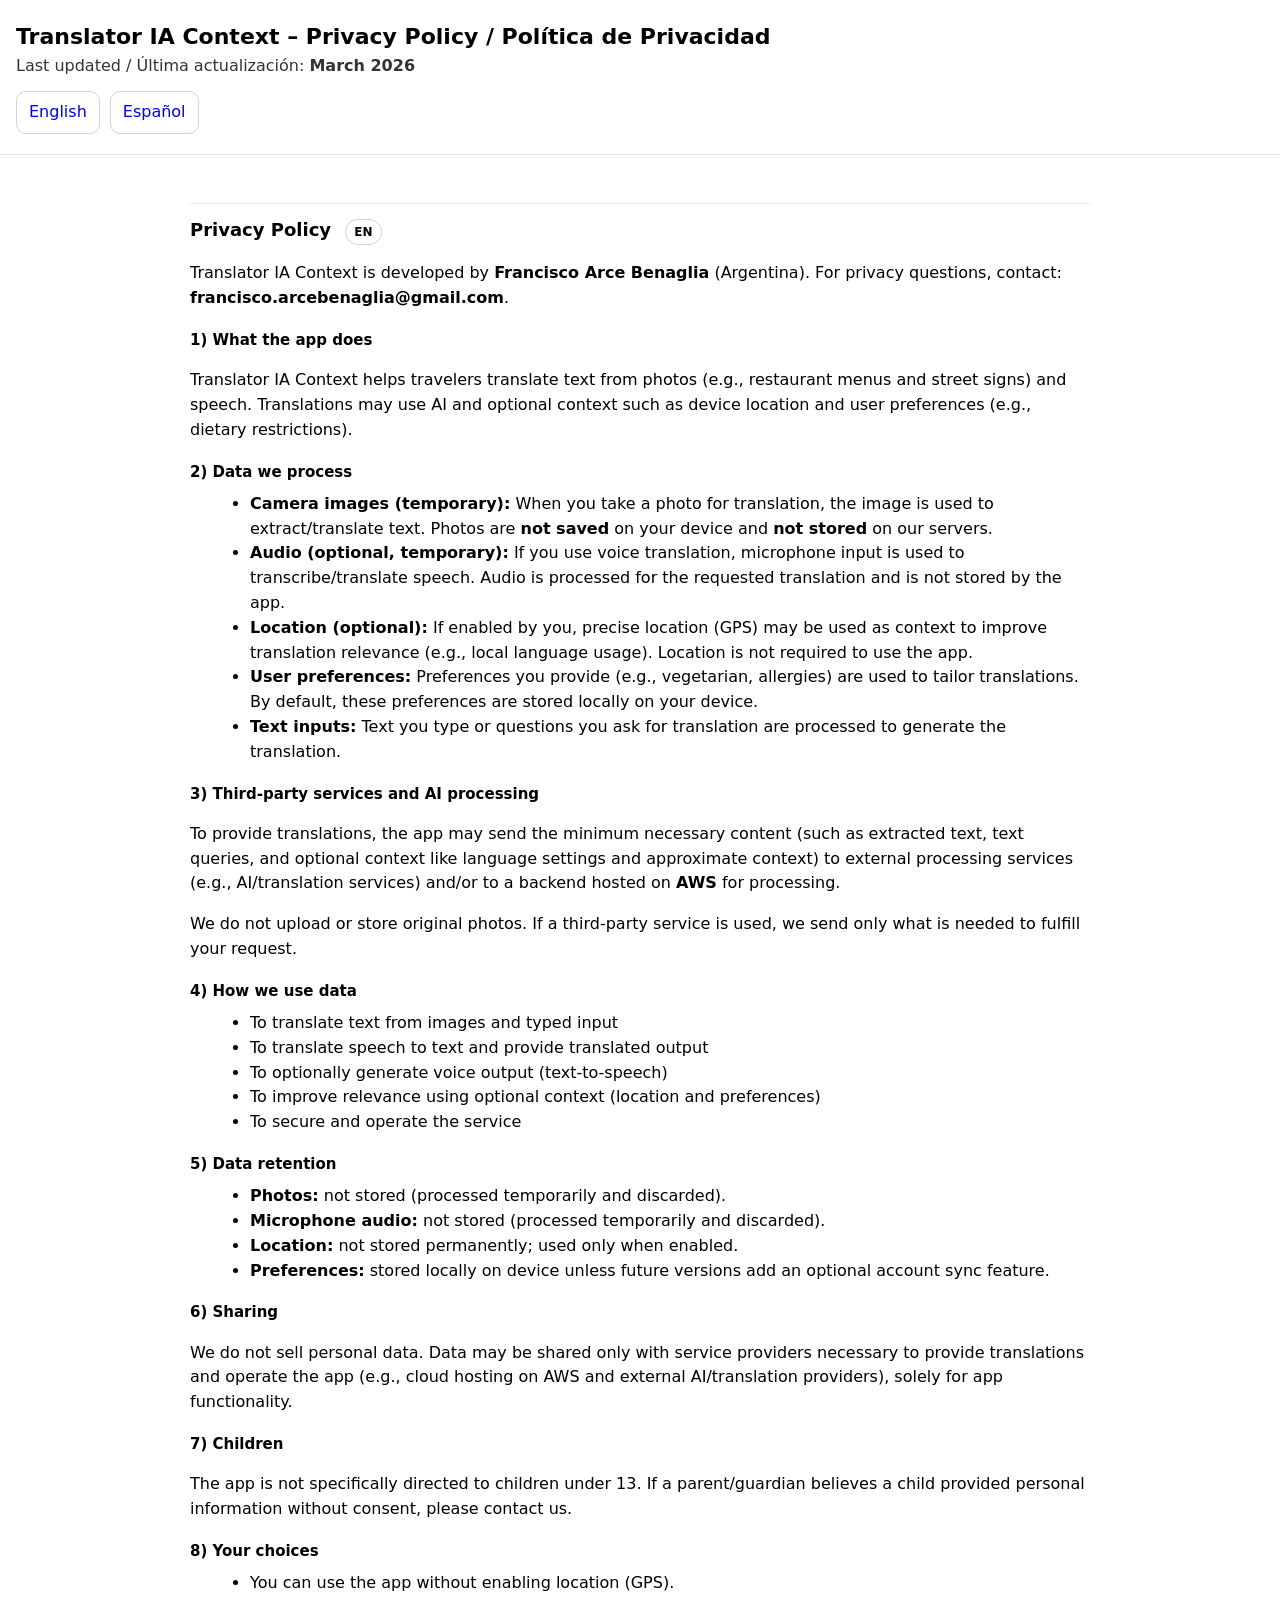
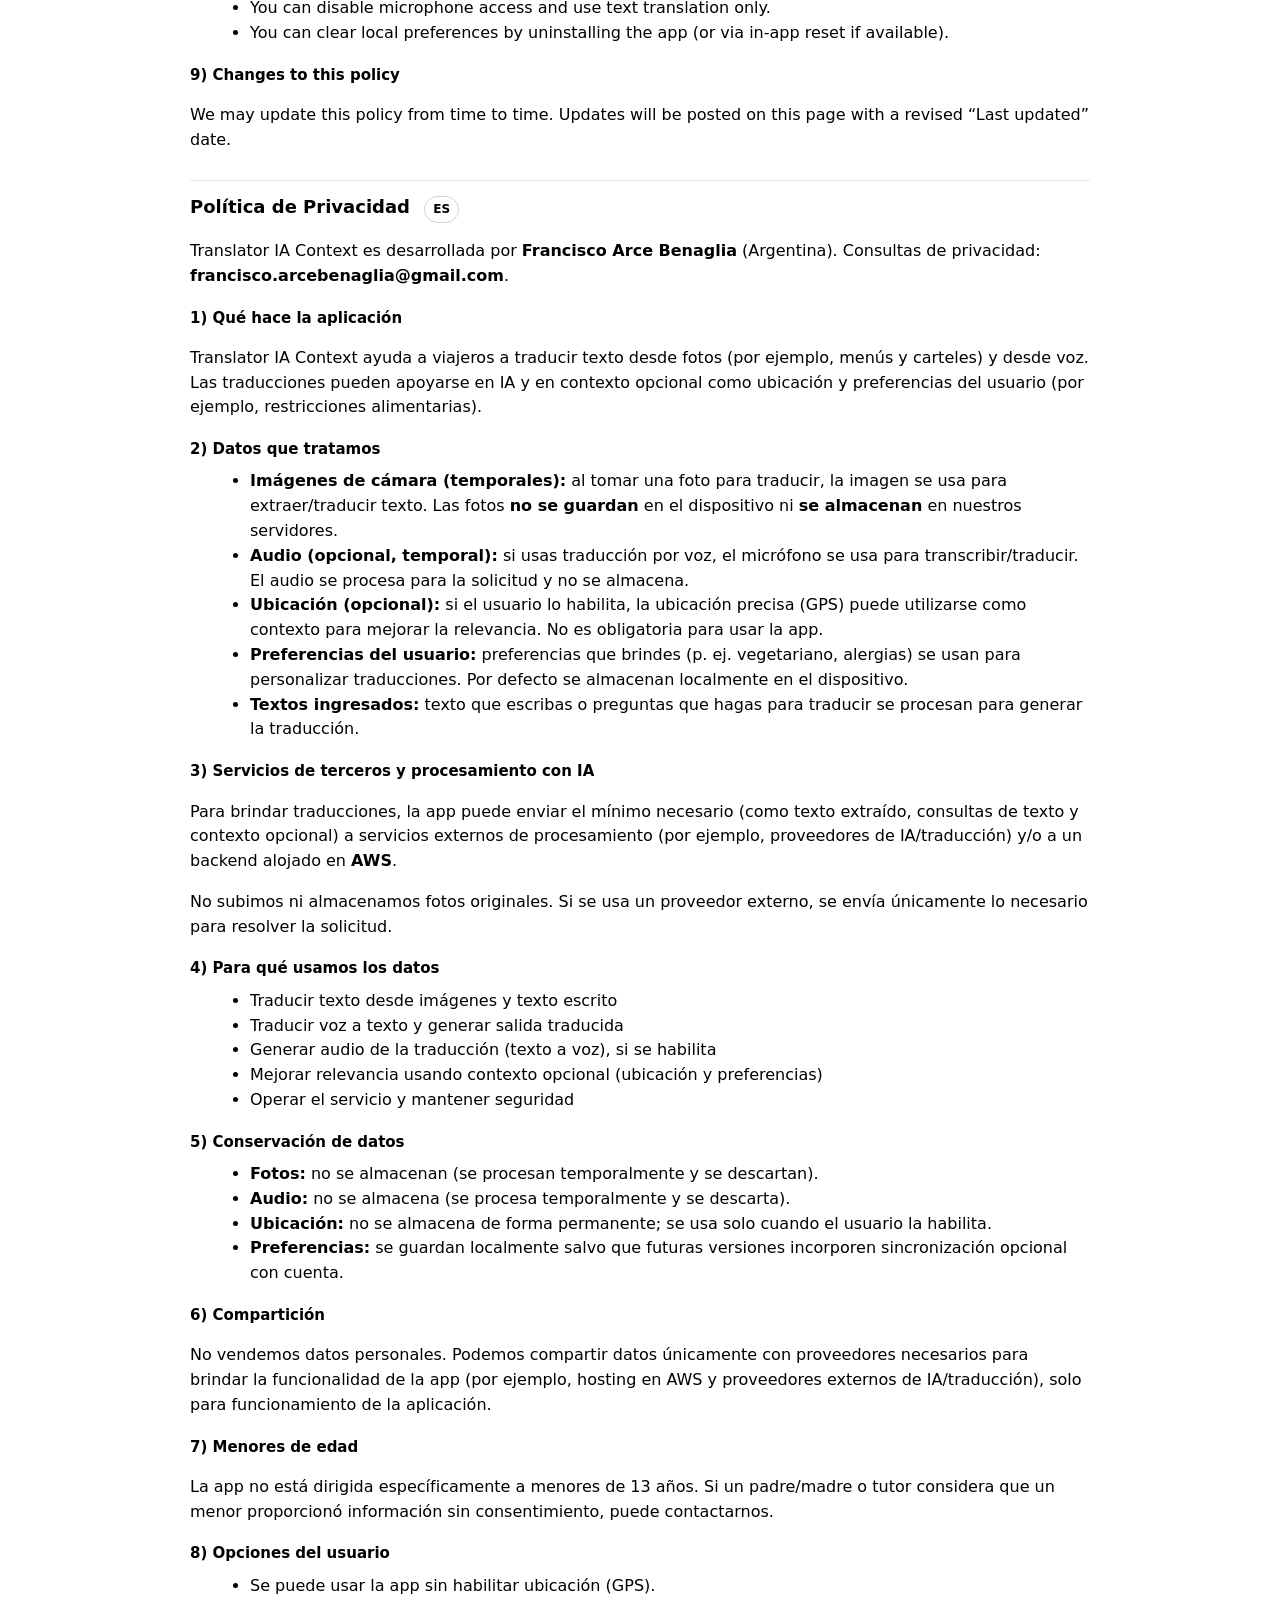
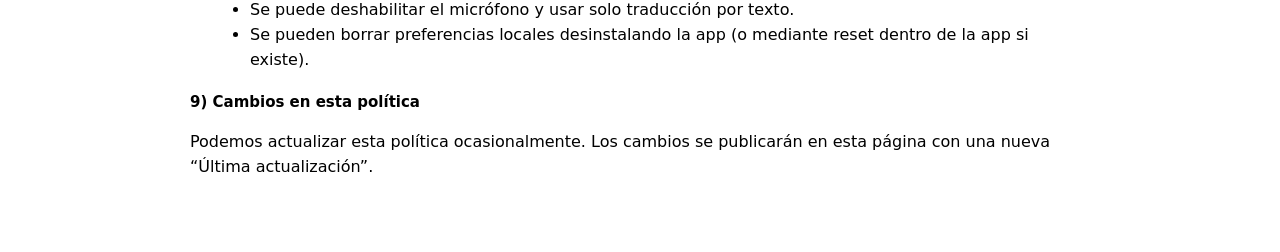
==== index.html @ 241515c7 "Add files via upload" ====
<!doctype html>
<html lang="en">
<head>
  <meta charset="utf-8" />
  <meta name="viewport" content="width=device-width, initial-scale=1" />
  <title>Translator IA Context – Privacy Policy / Política de Privacidad</title>
  <meta name="robots" content="index,follow" />
  <style>
    :root { color-scheme: light dark; }
    body { font-family: system-ui, -apple-system, Segoe UI, Roboto, Arial, sans-serif; line-height: 1.55; margin: 0; }
    header { padding: 20px 16px; border-bottom: 1px solid rgba(127,127,127,.25); }
    main { max-width: 900px; margin: 0 auto; padding: 20px 16px 56px; }
    nav { display: flex; gap: 10px; flex-wrap: wrap; margin-top: 12px; }
    a.button { display: inline-block; padding: 8px 12px; border: 1px solid rgba(127,127,127,.35); border-radius: 10px; text-decoration: none; }
    section { margin-top: 28px; padding-top: 12px; border-top: 1px solid rgba(127,127,127,.18); }
    h1 { margin: 0; font-size: 22px; }
    h2 { margin: 0 0 10px; font-size: 18px; }
    h3 { margin: 18px 0 8px; font-size: 15px; }
    .muted { opacity: .8; }
    ul { margin: 8px 0 12px 20px; }
    footer { border-top: 1px solid rgba(127,127,127,.25); padding: 18px 16px; }
    .langtag { font-size: 12px; padding: 3px 8px; border: 1px solid rgba(127,127,127,.35); border-radius: 999px; display: inline-block; margin-left: 8px; }
  </style>
</head>

<body>
  <header>
    <h1>Translator IA Context – Privacy Policy / Política de Privacidad</h1>
    <div class="muted">Last updated / Última actualización: <strong>March 2026</strong></div>
    <nav>
      <a class="button" href="#en">English</a>
      <a class="button" href="#es">Español</a>
    </nav>
  </header>

  <main>
    <!-- ENGLISH -->
    <section id="en" lang="en">
      <h2>Privacy Policy <span class="langtag">EN</span></h2>

      <p>
        Translator IA Context is developed by <strong>Francisco Arce Benaglia</strong> (Argentina).
        For privacy questions, contact: <strong>francisco.arcebenaglia@gmail.com</strong>.
      </p>

      <h3>1) What the app does</h3>
      <p>
        Translator IA Context helps travelers translate text from photos (e.g., restaurant menus and street signs) and speech.
        Translations may use AI and optional context such as device location and user preferences (e.g., dietary restrictions).
      </p>

      <h3>2) Data we process</h3>
      <ul>
        <li><strong>Camera images (temporary):</strong> When you take a photo for translation, the image is used to extract/translate text. Photos are <strong>not saved</strong> on your device and <strong>not stored</strong> on our servers.</li>
        <li><strong>Audio (optional, temporary):</strong> If you use voice translation, microphone input is used to transcribe/translate speech. Audio is processed for the requested translation and is not stored by the app.</li>
        <li><strong>Location (optional):</strong> If enabled by you, precise location (GPS) may be used as context to improve translation relevance (e.g., local language usage). Location is not required to use the app.</li>
        <li><strong>User preferences:</strong> Preferences you provide (e.g., vegetarian, allergies) are used to tailor translations. By default, these preferences are stored locally on your device.</li>
        <li><strong>Text inputs:</strong> Text you type or questions you ask for translation are processed to generate the translation.</li>
      </ul>

      <h3>3) Third-party services and AI processing</h3>
      <p>
        To provide translations, the app may send the minimum necessary content (such as extracted text, text queries,
        and optional context like language settings and approximate context) to external processing services (e.g., AI/translation services)
        and/or to a backend hosted on <strong>AWS</strong> for processing.
      </p>
      <p>
        We do not upload or store original photos. If a third-party service is used, we send only what is needed to fulfill your request.
      </p>

      <h3>4) How we use data</h3>
      <ul>
        <li>To translate text from images and typed input</li>
        <li>To translate speech to text and provide translated output</li>
        <li>To optionally generate voice output (text-to-speech)</li>
        <li>To improve relevance using optional context (location and preferences)</li>
        <li>To secure and operate the service</li>
      </ul>

      <h3>5) Data retention</h3>
      <ul>
        <li><strong>Photos:</strong> not stored (processed temporarily and discarded).</li>
        <li><strong>Microphone audio:</strong> not stored (processed temporarily and discarded).</li>
        <li><strong>Location:</strong> not stored permanently; used only when enabled.</li>
        <li><strong>Preferences:</strong> stored locally on device unless future versions add an optional account sync feature.</li>
      </ul>

      <h3>6) Sharing</h3>
      <p>
        We do not sell personal data. Data may be shared only with service providers necessary to provide translations and operate the app
        (e.g., cloud hosting on AWS and external AI/translation providers), solely for app functionality.
      </p>

      <h3>7) Children</h3>
      <p>
        The app is not specifically directed to children under 13. If a parent/guardian believes a child provided personal information without consent,
        please contact us.
      </p>

      <h3>8) Your choices</h3>
      <ul>
        <li>You can use the app without enabling location (GPS).</li>
        <li>You can disable microphone access and use text translation only.</li>
        <li>You can clear local preferences by uninstalling the app (or via in-app reset if available).</li>
      </ul>

      <h3>9) Changes to this policy</h3>
      <p>
        We may update this policy from time to time. Updates will be posted on this page with a revised “Last updated” date.
      </p>
    </section>

    <!-- SPANISH -->
    <section id="es" lang="es">
      <h2>Política de Privacidad <span class="langtag">ES</span></h2>

      <p>
        Translator IA Context es desarrollada por <strong>Francisco Arce Benaglia</strong> (Argentina).
        Consultas de privacidad: <strong>francisco.arcebenaglia@gmail.com</strong>.
      </p>

      <h3>1) Qué hace la aplicación</h3>
      <p>
        Translator IA Context ayuda a viajeros a traducir texto desde fotos (por ejemplo, menús y carteles) y desde voz.
        Las traducciones pueden apoyarse en IA y en contexto opcional como ubicación y preferencias del usuario (por ejemplo, restricciones alimentarias).
      </p>

      <h3>2) Datos que tratamos</h3>
      <ul>
        <li><strong>Imágenes de cámara (temporales):</strong> al tomar una foto para traducir, la imagen se usa para extraer/traducir texto. Las fotos <strong>no se guardan</strong> en el dispositivo ni <strong>se almacenan</strong> en nuestros servidores.</li>
        <li><strong>Audio (opcional, temporal):</strong> si usas traducción por voz, el micrófono se usa para transcribir/traducir. El audio se procesa para la solicitud y no se almacena.</li>
        <li><strong>Ubicación (opcional):</strong> si el usuario lo habilita, la ubicación precisa (GPS) puede utilizarse como contexto para mejorar la relevancia. No es obligatoria para usar la app.</li>
        <li><strong>Preferencias del usuario:</strong> preferencias que brindes (p. ej. vegetariano, alergias) se usan para personalizar traducciones. Por defecto se almacenan localmente en el dispositivo.</li>
        <li><strong>Textos ingresados:</strong> texto que escribas o preguntas que hagas para traducir se procesan para generar la traducción.</li>
      </ul>

      <h3>3) Servicios de terceros y procesamiento con IA</h3>
      <p>
        Para brindar traducciones, la app puede enviar el mínimo necesario (como texto extraído, consultas de texto y contexto opcional)
        a servicios externos de procesamiento (por ejemplo, proveedores de IA/traducción) y/o a un backend alojado en <strong>AWS</strong>.
      </p>
      <p>
        No subimos ni almacenamos fotos originales. Si se usa un proveedor externo, se envía únicamente lo necesario para resolver la solicitud.
      </p>

      <h3>4) Para qué usamos los datos</h3>
      <ul>
        <li>Traducir texto desde imágenes y texto escrito</li>
        <li>Traducir voz a texto y generar salida traducida</li>
        <li>Generar audio de la traducción (texto a voz), si se habilita</li>
        <li>Mejorar relevancia usando contexto opcional (ubicación y preferencias)</li>
        <li>Operar el servicio y mantener seguridad</li>
      </ul>

      <h3>5) Conservación de datos</h3>
      <ul>
        <li><strong>Fotos:</strong> no se almacenan (se procesan temporalmente y se descartan).</li>
        <li><strong>Audio:</strong> no se almacena (se procesa temporalmente y se descarta).</li>
        <li><strong>Ubicación:</strong> no se almacena de forma permanente; se usa solo cuando el usuario la habilita.</li>
        <li><strong>Preferencias:</strong> se guardan localmente salvo que futuras versiones incorporen sincronización opcional con cuenta.</li>
      </ul>

      <h3>6) Compartición</h3>
      <p>
        No vendemos datos personales. Podemos compartir datos únicamente con proveedores necesarios para brindar la funcionalidad de la app
        (por ejemplo, hosting en AWS y proveedores externos de IA/traducción), solo para funcionamiento de la aplicación.
      </p>

      <h3>7) Menores de edad</h3>
      <p>
        La app no está dirigida específicamente a menores de 13 años. Si un padre/madre o tutor considera que un menor proporcionó información sin consentimiento,
        puede contactarnos.
      </p>

      <h3>8) Opciones del usuario</h3>
      <ul>
        <li>Se puede usar la app sin habilitar ubicación (GPS).</li>
        <li>Se puede deshabilitar el micrófono y usar solo traducción por texto.</li>
        <li>Se pueden borrar preferencias locales desinstalando la app (o mediante reset dentro de la app si existe).</li>
      </ul>

      <h3>9) Cambios en esta política</h3>
      <p>
        Podemos actualizar esta política ocasionalmente. Los cambios se publicarán en esta página con una nueva “Última actualización”.
      </p>
    </section>
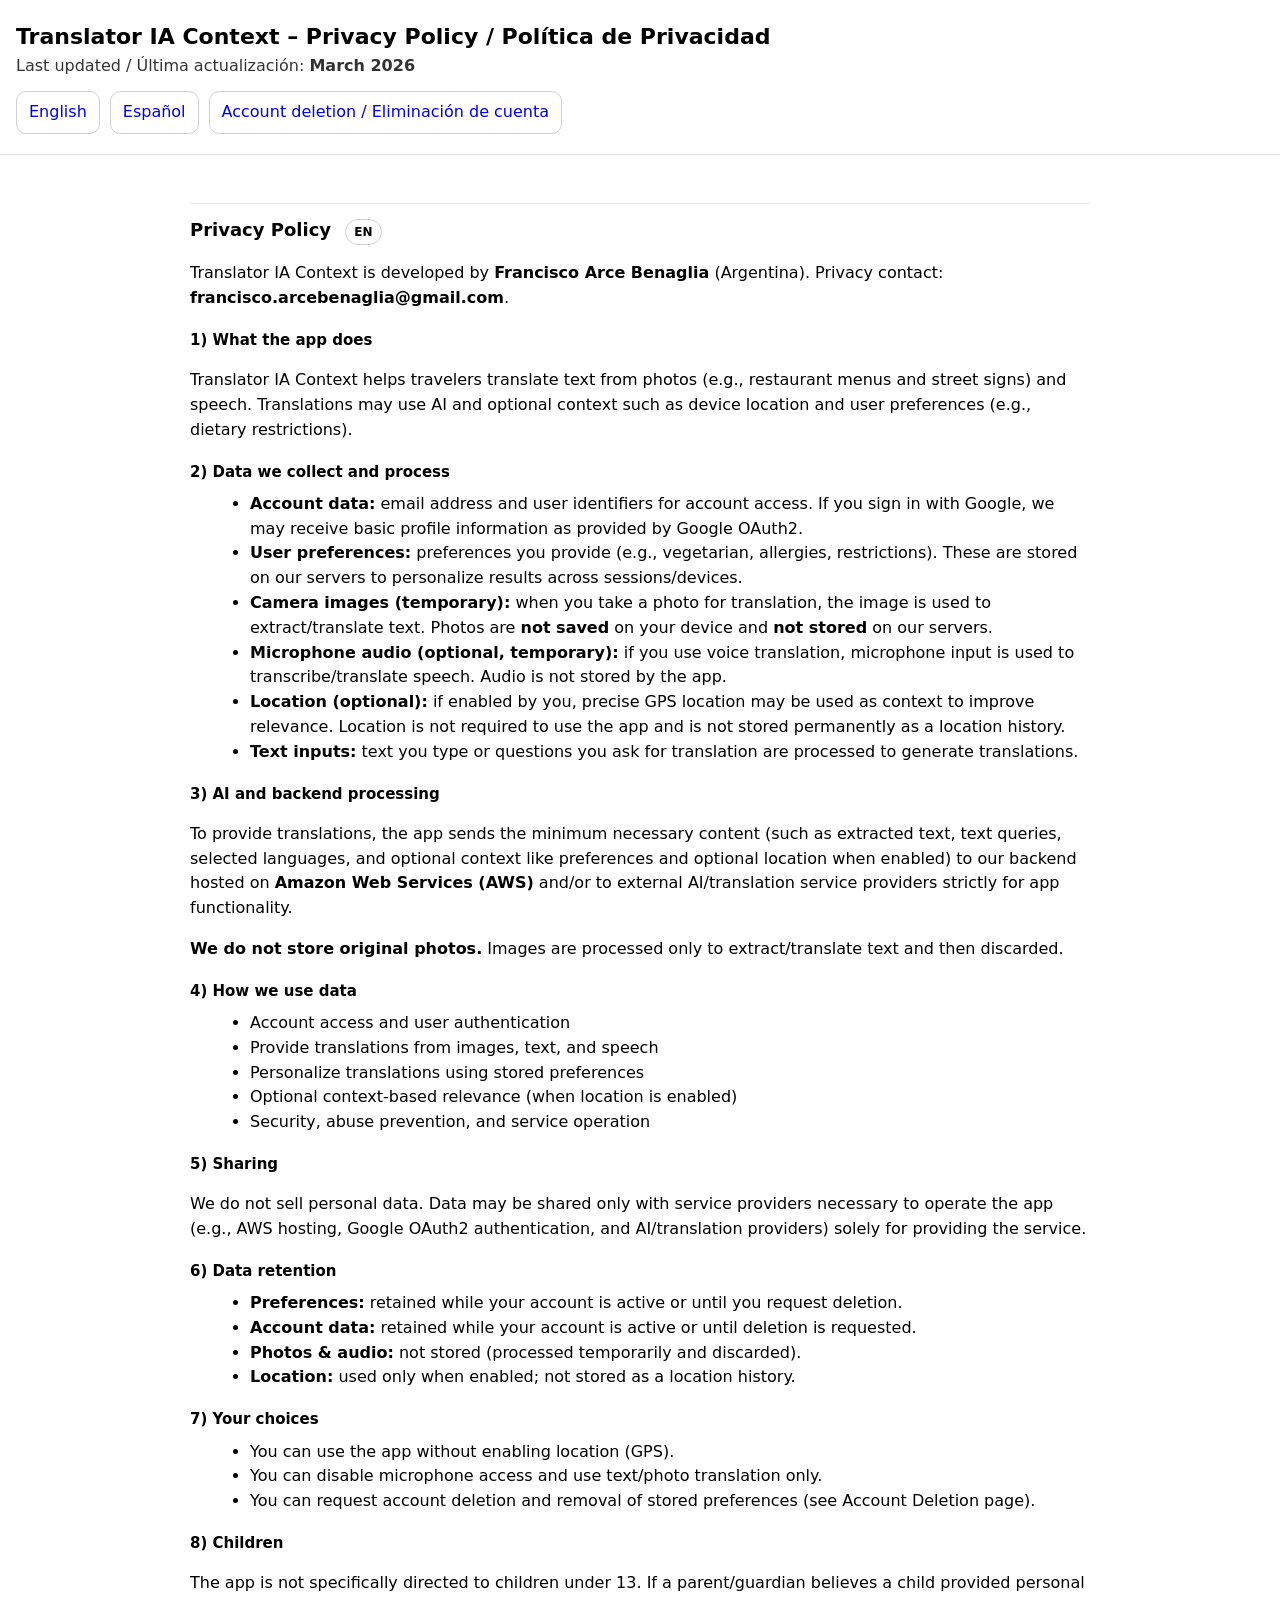
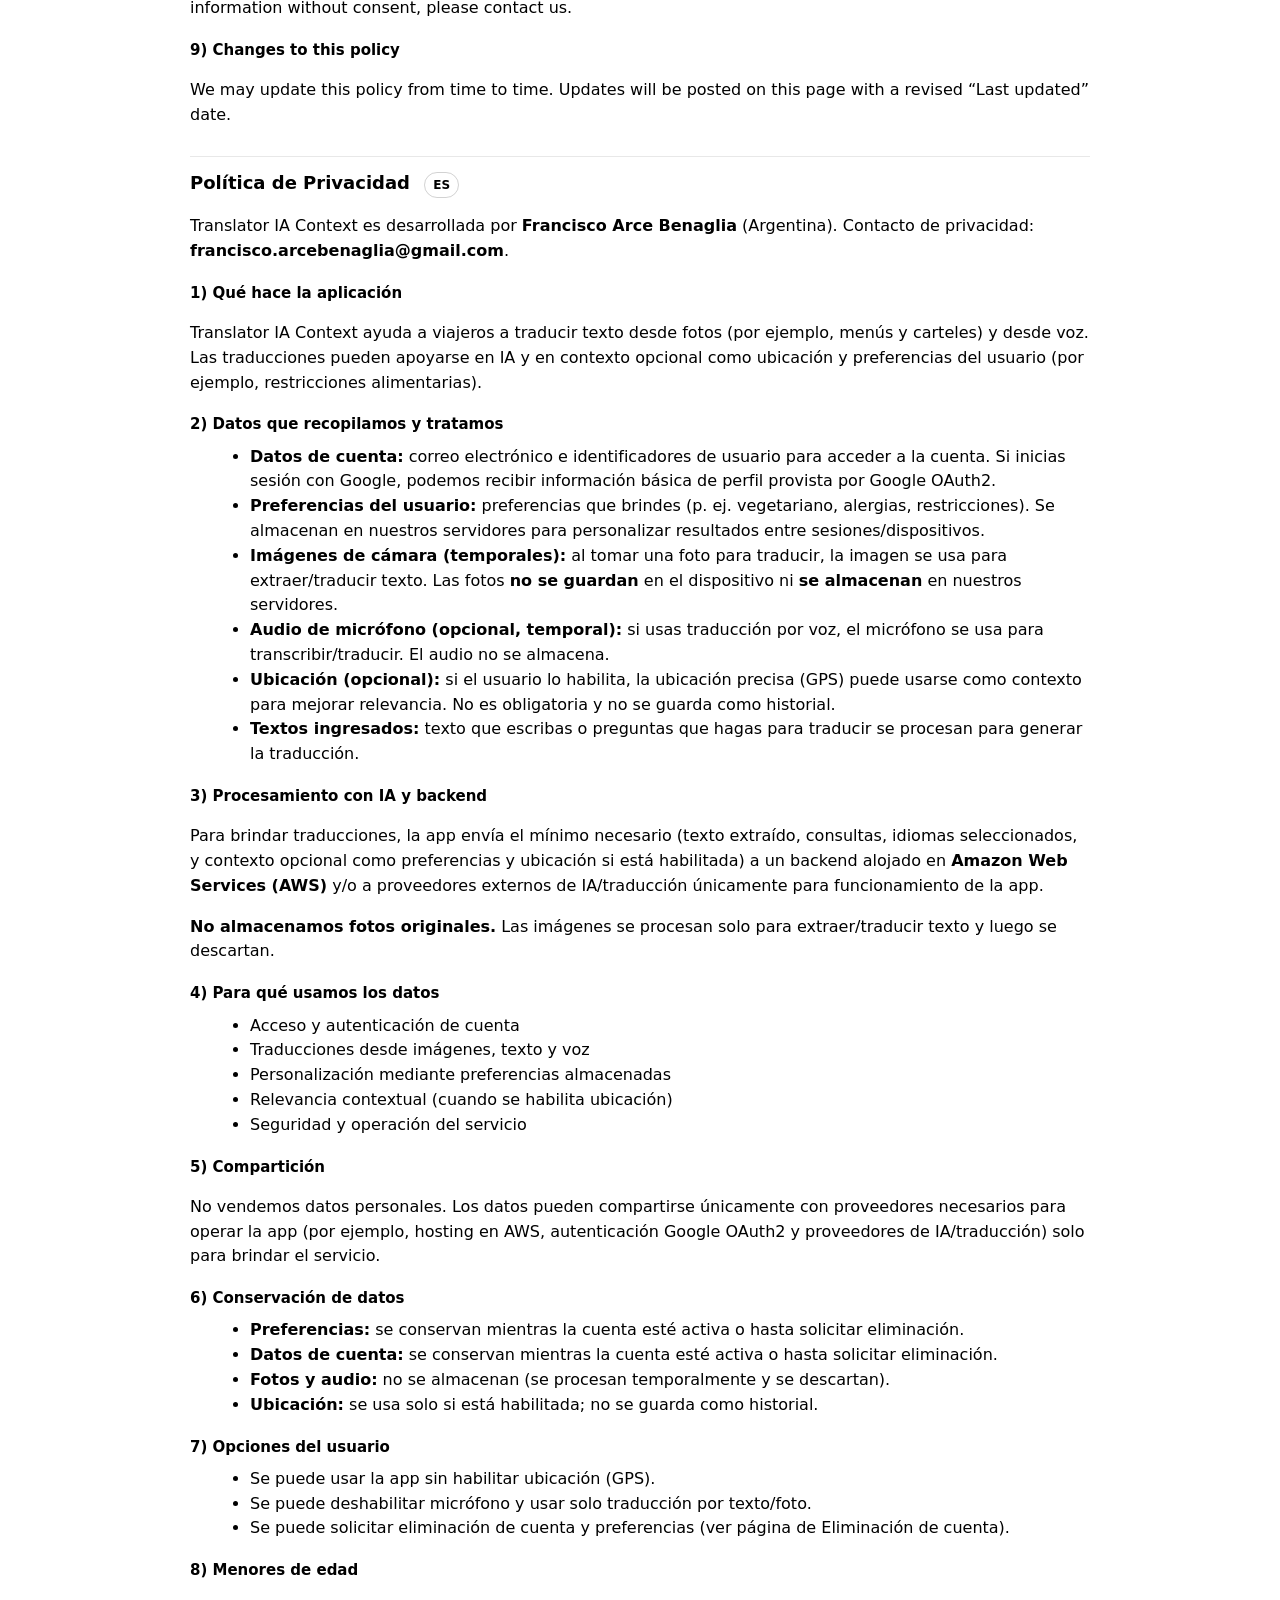
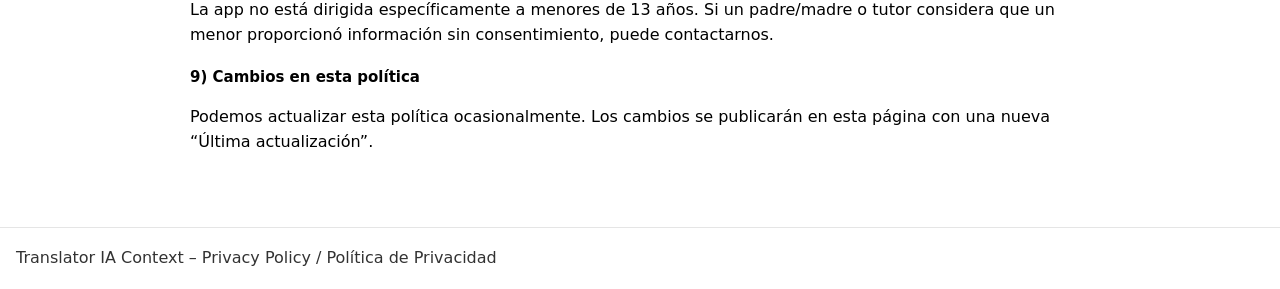
==== commit 625497cb: "Update privacy policy and add account deletion link Added account deletion link and updated privacy " ====
--- a/index.html
+++ b/index.html
@@ -24,163 +24,174 @@
 </head>
 
 <body>
-  <header>
-    <h1>Translator IA Context – Privacy Policy / Política de Privacidad</h1>
-    <div class="muted">Last updated / Última actualización: <strong>March 2026</strong></div>
-    <nav>
-      <a class="button" href="#en">English</a>
-      <a class="button" href="#es">Español</a>
-    </nav>
-  </header>
+<header>
+  <h1>Translator IA Context – Privacy Policy / Política de Privacidad</h1>
+  <div class="muted">Last updated / Última actualización: <strong>March 2026</strong></div>
+  <nav>
+    <a class="button" href="#en">English</a>
+    <a class="button" href="#es">Español</a>
+    <a class="button" href="./account-deletion.html">Account deletion / Eliminación de cuenta</a>
+  </nav>
+</header>
 
-  <main>
-    <!-- ENGLISH -->
-    <section id="en" lang="en">
-      <h2>Privacy Policy <span class="langtag">EN</span></h2>
+<main>
+  <!-- ENGLISH -->
+  <section id="en" lang="en">
+    <h2>Privacy Policy <span class="langtag">EN</span></h2>
 
-      <p>
-        Translator IA Context is developed by <strong>Francisco Arce Benaglia</strong> (Argentina).
-        For privacy questions, contact: <strong>francisco.arcebenaglia@gmail.com</strong>.
-      </p>
+    <p>
+      Translator IA Context is developed by <strong>Francisco Arce Benaglia</strong> (Argentina).
+      Privacy contact: <strong>francisco.arcebenaglia@gmail.com</strong>.
+    </p>
 
-      <h3>1) What the app does</h3>
-      <p>
-        Translator IA Context helps travelers translate text from photos (e.g., restaurant menus and street signs) and speech.
-        Translations may use AI and optional context such as device location and user preferences (e.g., dietary restrictions).
-      </p>
+    <h3>1) What the app does</h3>
+    <p>
+      Translator IA Context helps travelers translate text from photos (e.g., restaurant menus and street signs) and speech.
+      Translations may use AI and optional context such as device location and user preferences (e.g., dietary restrictions).
+    </p>
 
-      <h3>2) Data we process</h3>
-      <ul>
-        <li><strong>Camera images (temporary):</strong> When you take a photo for translation, the image is used to extract/translate text. Photos are <strong>not saved</strong> on your device and <strong>not stored</strong> on our servers.</li>
-        <li><strong>Audio (optional, temporary):</strong> If you use voice translation, microphone input is used to transcribe/translate speech. Audio is processed for the requested translation and is not stored by the app.</li>
-        <li><strong>Location (optional):</strong> If enabled by you, precise location (GPS) may be used as context to improve translation relevance (e.g., local language usage). Location is not required to use the app.</li>
-        <li><strong>User preferences:</strong> Preferences you provide (e.g., vegetarian, allergies) are used to tailor translations. By default, these preferences are stored locally on your device.</li>
-        <li><strong>Text inputs:</strong> Text you type or questions you ask for translation are processed to generate the translation.</li>
-      </ul>
+    <h3>2) Data we collect and process</h3>
+    <ul>
+      <li><strong>Account data:</strong> email address and user identifiers for account access. If you sign in with Google, we may receive basic profile information as provided by Google OAuth2.</li>
+      <li><strong>User preferences:</strong> preferences you provide (e.g., vegetarian, allergies, restrictions). These are stored on our servers to personalize results across sessions/devices.</li>
+      <li><strong>Camera images (temporary):</strong> when you take a photo for translation, the image is used to extract/translate text. Photos are <strong>not saved</strong> on your device and <strong>not stored</strong> on our servers.</li>
+      <li><strong>Microphone audio (optional, temporary):</strong> if you use voice translation, microphone input is used to transcribe/translate speech. Audio is not stored by the app.</li>
+      <li><strong>Location (optional):</strong> if enabled by you, precise GPS location may be used as context to improve relevance. Location is not required to use the app and is not stored permanently as a location history.</li>
+      <li><strong>Text inputs:</strong> text you type or questions you ask for translation are processed to generate translations.</li>
+    </ul>
 
-      <h3>3) Third-party services and AI processing</h3>
-      <p>
-        To provide translations, the app may send the minimum necessary content (such as extracted text, text queries,
-        and optional context like language settings and approximate context) to external processing services (e.g., AI/translation services)
-        and/or to a backend hosted on <strong>AWS</strong> for processing.
-      </p>
-      <p>
-        We do not upload or store original photos. If a third-party service is used, we send only what is needed to fulfill your request.
-      </p>
+    <h3>3) AI and backend processing</h3>
+    <p>
+      To provide translations, the app sends the minimum necessary content (such as extracted text, text queries, selected languages,
+      and optional context like preferences and optional location when enabled) to our backend hosted on <strong>Amazon Web Services (AWS)</strong>
+      and/or to external AI/translation service providers strictly for app functionality.
+    </p>
+    <p>
+      <strong>We do not store original photos.</strong> Images are processed only to extract/translate text and then discarded.
+    </p>
 
-      <h3>4) How we use data</h3>
-      <ul>
-        <li>To translate text from images and typed input</li>
-        <li>To translate speech to text and provide translated output</li>
-        <li>To optionally generate voice output (text-to-speech)</li>
-        <li>To improve relevance using optional context (location and preferences)</li>
-        <li>To secure and operate the service</li>
-      </ul>
+    <h3>4) How we use data</h3>
+    <ul>
+      <li>Account access and user authentication</li>
+      <li>Provide translations from images, text, and speech</li>
+      <li>Personalize translations using stored preferences</li>
+      <li>Optional context-based relevance (when location is enabled)</li>
+      <li>Security, abuse prevention, and service operation</li>
+    </ul>
 
-      <h3>5) Data retention</h3>
-      <ul>
-        <li><strong>Photos:</strong> not stored (processed temporarily and discarded).</li>
-        <li><strong>Microphone audio:</strong> not stored (processed temporarily and discarded).</li>
-        <li><strong>Location:</strong> not stored permanently; used only when enabled.</li>
-        <li><strong>Preferences:</strong> stored locally on device unless future versions add an optional account sync feature.</li>
-      </ul>
+    <h3>5) Sharing</h3>
+    <p>
+      We do not sell personal data. Data may be shared only with service providers necessary to operate the app
+      (e.g., AWS hosting, Google OAuth2 authentication, and AI/translation providers) solely for providing the service.
+    </p>
 
-      <h3>6) Sharing</h3>
-      <p>
-        We do not sell personal data. Data may be shared only with service providers necessary to provide translations and operate the app
-        (e.g., cloud hosting on AWS and external AI/translation providers), solely for app functionality.
-      </p>
+    <h3>6) Data retention</h3>
+    <ul>
+      <li><strong>Preferences:</strong> retained while your account is active or until you request deletion.</li>
+      <li><strong>Account data:</strong> retained while your account is active or until deletion is requested.</li>
+      <li><strong>Photos & audio:</strong> not stored (processed temporarily and discarded).</li>
+      <li><strong>Location:</strong> used only when enabled; not stored as a location history.</li>
+    </ul>
 
-      <h3>7) Children</h3>
-      <p>
-        The app is not specifically directed to children under 13. If a parent/guardian believes a child provided personal information without consent,
-        please contact us.
-      </p>
+    <h3>7) Your choices</h3>
+    <ul>
+      <li>You can use the app without enabling location (GPS).</li>
+      <li>You can disable microphone access and use text/photo translation only.</li>
+      <li>You can request account deletion and removal of stored preferences (see Account Deletion page).</li>
+    </ul>
 
-      <h3>8) Your choices</h3>
-      <ul>
-        <li>You can use the app without enabling location (GPS).</li>
-        <li>You can disable microphone access and use text translation only.</li>
-        <li>You can clear local preferences by uninstalling the app (or via in-app reset if available).</li>
-      </ul>
+    <h3>8) Children</h3>
+    <p>
+      The app is not specifically directed to children under 13. If a parent/guardian believes a child provided personal information without consent,
+      please contact us.
+    </p>
 
-      <h3>9) Changes to this policy</h3>
-      <p>
-        We may update this policy from time to time. Updates will be posted on this page with a revised “Last updated” date.
-      </p>
-    </section>
+    <h3>9) Changes to this policy</h3>
+    <p>
+      We may update this policy from time to time. Updates will be posted on this page with a revised “Last updated” date.
+    </p>
+  </section>
 
-    <!-- SPANISH -->
-    <section id="es" lang="es">
-      <h2>Política de Privacidad <span class="langtag">ES</span></h2>
+  <!-- SPANISH -->
+  <section id="es" lang="es">
+    <h2>Política de Privacidad <span class="langtag">ES</span></h2>
 
-      <p>
-        Translator IA Context es desarrollada por <strong>Francisco Arce Benaglia</strong> (Argentina).
-        Consultas de privacidad: <strong>francisco.arcebenaglia@gmail.com</strong>.
-      </p>
+    <p>
+      Translator IA Context es desarrollada por <strong>Francisco Arce Benaglia</strong> (Argentina).
+      Contacto de privacidad: <strong>francisco.arcebenaglia@gmail.com</strong>.
+    </p>
 
-      <h3>1) Qué hace la aplicación</h3>
-      <p>
-        Translator IA Context ayuda a viajeros a traducir texto desde fotos (por ejemplo, menús y carteles) y desde voz.
-        Las traducciones pueden apoyarse en IA y en contexto opcional como ubicación y preferencias del usuario (por ejemplo, restricciones alimentarias).
-      </p>
+    <h3>1) Qué hace la aplicación</h3>
+    <p>
+      Translator IA Context ayuda a viajeros a traducir texto desde fotos (por ejemplo, menús y carteles) y desde voz.
+      Las traducciones pueden apoyarse en IA y en contexto opcional como ubicación y preferencias del usuario (por ejemplo, restricciones alimentarias).
+    </p>
 
-      <h3>2) Datos que tratamos</h3>
-      <ul>
-        <li><strong>Imágenes de cámara (temporales):</strong> al tomar una foto para traducir, la imagen se usa para extraer/traducir texto. Las fotos <strong>no se guardan</strong> en el dispositivo ni <strong>se almacenan</strong> en nuestros servidores.</li>
-        <li><strong>Audio (opcional, temporal):</strong> si usas traducción por voz, el micrófono se usa para transcribir/traducir. El audio se procesa para la solicitud y no se almacena.</li>
-        <li><strong>Ubicación (opcional):</strong> si el usuario lo habilita, la ubicación precisa (GPS) puede utilizarse como contexto para mejorar la relevancia. No es obligatoria para usar la app.</li>
-        <li><strong>Preferencias del usuario:</strong> preferencias que brindes (p. ej. vegetariano, alergias) se usan para personalizar traducciones. Por defecto se almacenan localmente en el dispositivo.</li>
-        <li><strong>Textos ingresados:</strong> texto que escribas o preguntas que hagas para traducir se procesan para generar la traducción.</li>
-      </ul>
+    <h3>2) Datos que recopilamos y tratamos</h3>
+    <ul>
+      <li><strong>Datos de cuenta:</strong> correo electrónico e identificadores de usuario para acceder a la cuenta. Si inicias sesión con Google, podemos recibir información básica de perfil provista por Google OAuth2.</li>
+      <li><strong>Preferencias del usuario:</strong> preferencias que brindes (p. ej. vegetariano, alergias, restricciones). Se almacenan en nuestros servidores para personalizar resultados entre sesiones/dispositivos.</li>
+      <li><strong>Imágenes de cámara (temporales):</strong> al tomar una foto para traducir, la imagen se usa para extraer/traducir texto. Las fotos <strong>no se guardan</strong> en el dispositivo ni <strong>se almacenan</strong> en nuestros servidores.</li>
+      <li><strong>Audio de micrófono (opcional, temporal):</strong> si usas traducción por voz, el micrófono se usa para transcribir/traducir. El audio no se almacena.</li>
+      <li><strong>Ubicación (opcional):</strong> si el usuario lo habilita, la ubicación precisa (GPS) puede usarse como contexto para mejorar relevancia. No es obligatoria y no se guarda como historial.</li>
+      <li><strong>Textos ingresados:</strong> texto que escribas o preguntas que hagas para traducir se procesan para generar la traducción.</li>
+    </ul>
 
-      <h3>3) Servicios de terceros y procesamiento con IA</h3>
-      <p>
-        Para brindar traducciones, la app puede enviar el mínimo necesario (como texto extraído, consultas de texto y contexto opcional)
-        a servicios externos de procesamiento (por ejemplo, proveedores de IA/traducción) y/o a un backend alojado en <strong>AWS</strong>.
-      </p>
-      <p>
-        No subimos ni almacenamos fotos originales. Si se usa un proveedor externo, se envía únicamente lo necesario para resolver la solicitud.
-      </p>
+    <h3>3) Procesamiento con IA y backend</h3>
+    <p>
+      Para brindar traducciones, la app envía el mínimo necesario (texto extraído, consultas, idiomas seleccionados,
+      y contexto opcional como preferencias y ubicación si está habilitada) a un backend alojado en <strong>Amazon Web Services (AWS)</strong>
+      y/o a proveedores externos de IA/traducción únicamente para funcionamiento de la app.
+    </p>
+    <p>
+      <strong>No almacenamos fotos originales.</strong> Las imágenes se procesan solo para extraer/traducir texto y luego se descartan.
+    </p>
 
-      <h3>4) Para qué usamos los datos</h3>
-      <ul>
-        <li>Traducir texto desde imágenes y texto escrito</li>
-        <li>Traducir voz a texto y generar salida traducida</li>
-        <li>Generar audio de la traducción (texto a voz), si se habilita</li>
-        <li>Mejorar relevancia usando contexto opcional (ubicación y preferencias)</li>
-        <li>Operar el servicio y mantener seguridad</li>
-      </ul>
+    <h3>4) Para qué usamos los datos</h3>
+    <ul>
+      <li>Acceso y autenticación de cuenta</li>
+      <li>Traducciones desde imágenes, texto y voz</li>
+      <li>Personalización mediante preferencias almacenadas</li>
+      <li>Relevancia contextual (cuando se habilita ubicación)</li>
+      <li>Seguridad y operación del servicio</li>
+    </ul>
 
-      <h3>5) Conservación de datos</h3>
-      <ul>
-        <li><strong>Fotos:</strong> no se almacenan (se procesan temporalmente y se descartan).</li>
-        <li><strong>Audio:</strong> no se almacena (se procesa temporalmente y se descarta).</li>
-        <li><strong>Ubicación:</strong> no se almacena de forma permanente; se usa solo cuando el usuario la habilita.</li>
-        <li><strong>Preferencias:</strong> se guardan localmente salvo que futuras versiones incorporen sincronización opcional con cuenta.</li>
-      </ul>
+    <h3>5) Compartición</h3>
+    <p>
+      No vendemos datos personales. Los datos pueden compartirse únicamente con proveedores necesarios para operar la app
+      (por ejemplo, hosting en AWS, autenticación Google OAuth2 y proveedores de IA/traducción) solo para brindar el servicio.
+    </p>
 
-      <h3>6) Compartición</h3>
-      <p>
-        No vendemos datos personales. Podemos compartir datos únicamente con proveedores necesarios para brindar la funcionalidad de la app
-        (por ejemplo, hosting en AWS y proveedores externos de IA/traducción), solo para funcionamiento de la aplicación.
-      </p>
+    <h3>6) Conservación de datos</h3>
+    <ul>
+      <li><strong>Preferencias:</strong> se conservan mientras la cuenta esté activa o hasta solicitar eliminación.</li>
+      <li><strong>Datos de cuenta:</strong> se conservan mientras la cuenta esté activa o hasta solicitar eliminación.</li>
+      <li><strong>Fotos y audio:</strong> no se almacenan (se procesan temporalmente y se descartan).</li>
+      <li><strong>Ubicación:</strong> se usa solo si está habilitada; no se guarda como historial.</li>
+    </ul>
 
-      <h3>7) Menores de edad</h3>
-      <p>
-        La app no está dirigida específicamente a menores de 13 años. Si un padre/madre o tutor considera que un menor proporcionó información sin consentimiento,
-        puede contactarnos.
-      </p>
+    <h3>7) Opciones del usuario</h3>
+    <ul>
+      <li>Se puede usar la app sin habilitar ubicación (GPS).</li>
+      <li>Se puede deshabilitar micrófono y usar solo traducción por texto/foto.</li>
+      <li>Se puede solicitar eliminación de cuenta y preferencias (ver página de Eliminación de cuenta).</li>
+    </ul>
 
-      <h3>8) Opciones del usuario</h3>
-      <ul>
-        <li>Se puede usar la app sin habilitar ubicación (GPS).</li>
-        <li>Se puede deshabilitar el micrófono y usar solo traducción por texto.</li>
-        <li>Se pueden borrar preferencias locales desinstalando la app (o mediante reset dentro de la app si existe).</li>
-      </ul>
+    <h3>8) Menores de edad</h3>
+    <p>
+      La app no está dirigida específicamente a menores de 13 años. Si un padre/madre o tutor considera que un menor proporcionó información sin consentimiento,
+      puede contactarnos.
+    </p>
 
-      <h3>9) Cambios en esta política</h3>
-      <p>
-        Podemos actualizar esta política ocasionalmente. Los cambios se publicarán en esta página con una nueva “Última actualización”.
-      </p>
-    </section>+    <h3>9) Cambios en esta política</h3>
+    <p>
+      Podemos actualizar esta política ocasionalmente. Los cambios se publicarán en esta página con una nueva “Última actualización”.
+    </p>
+  </section>
+</main>
+
+<footer class="muted">
+  <div>Translator IA Context – Privacy Policy / Política de Privacidad</div>
+</footer>
+</body>
+</html>
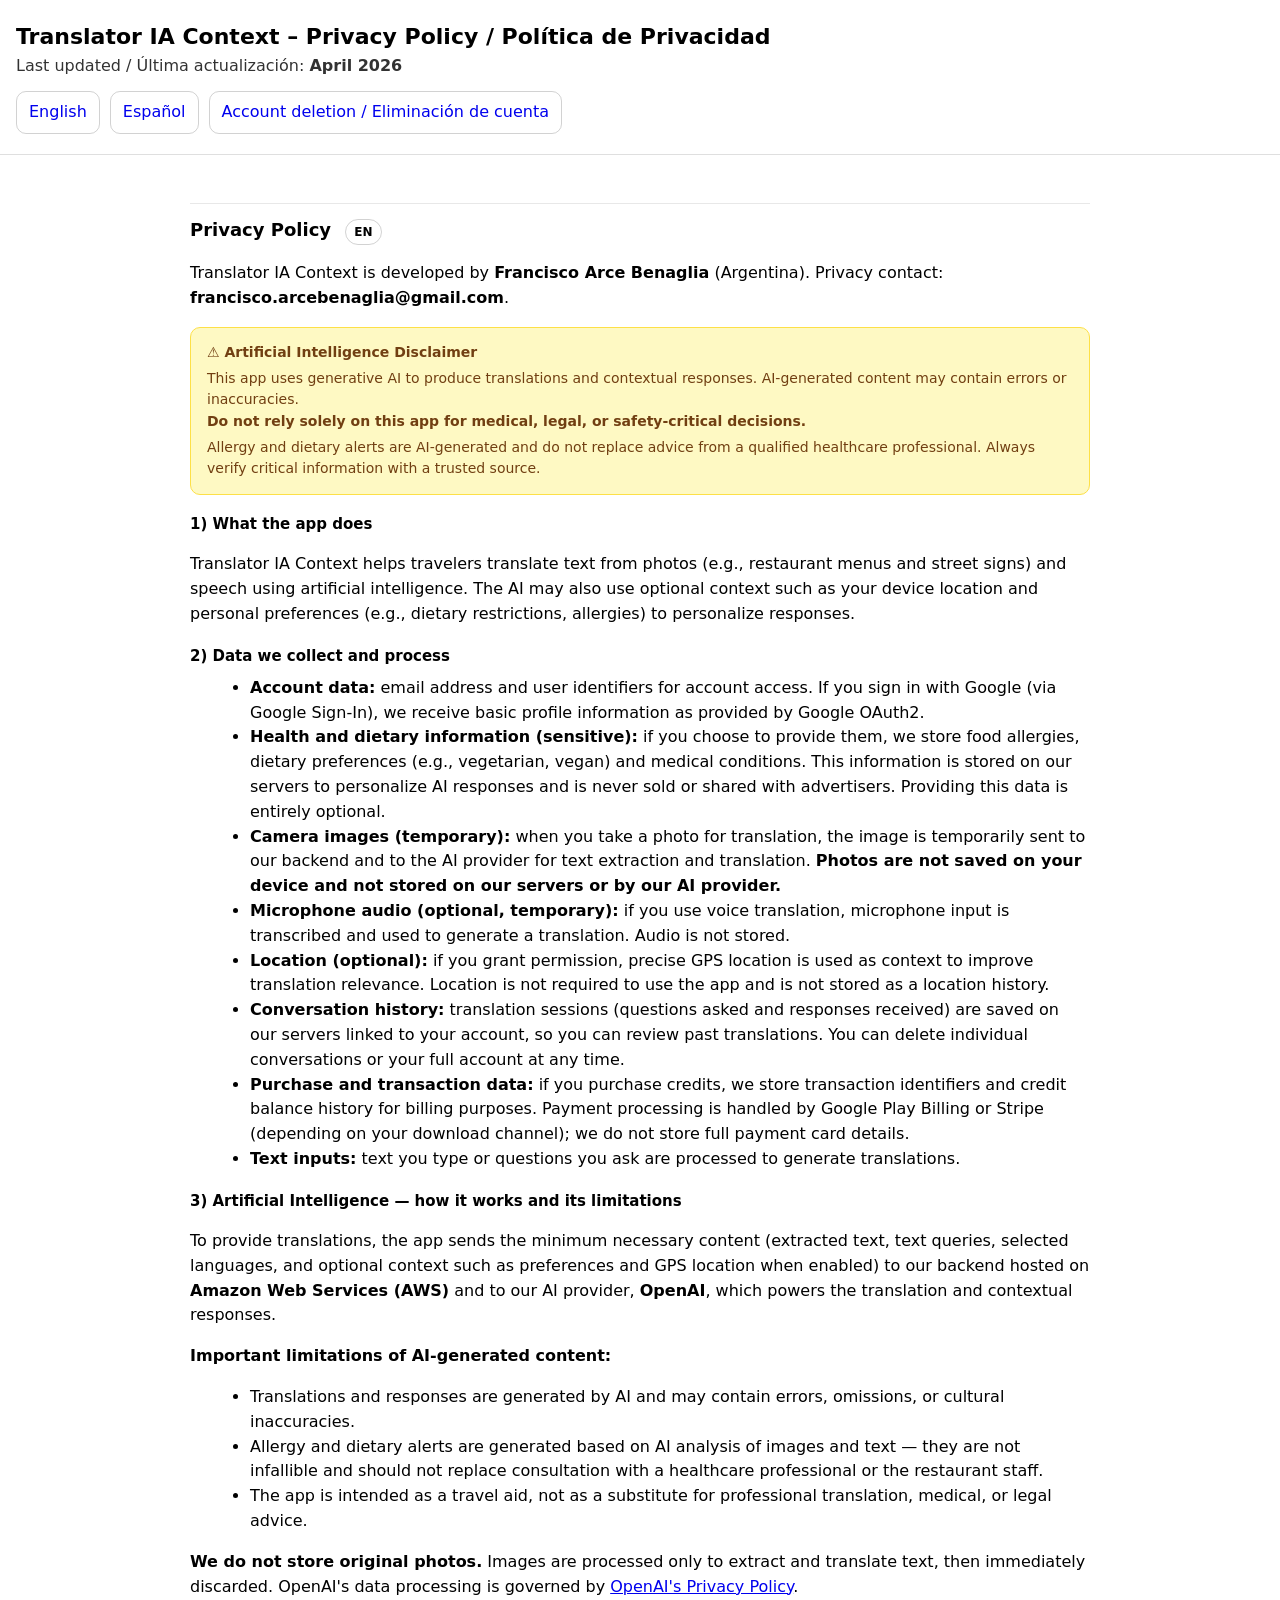
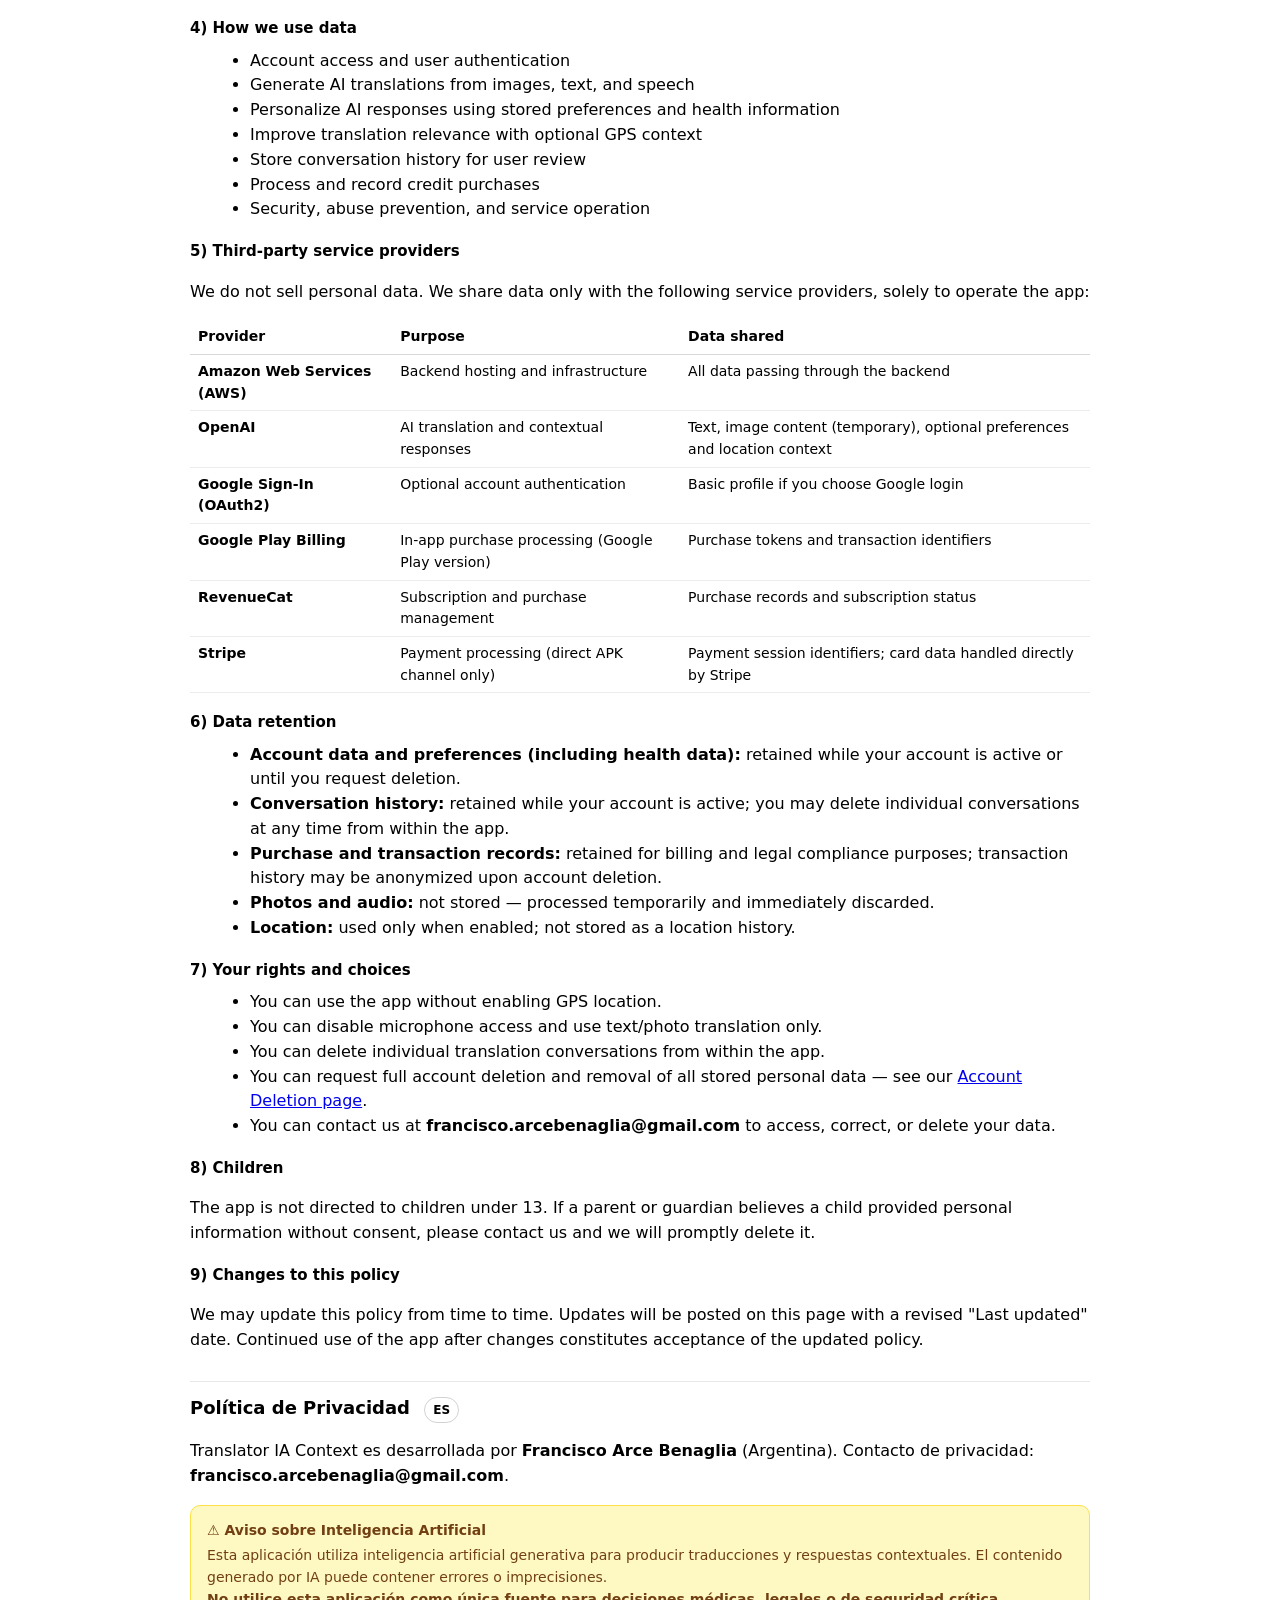
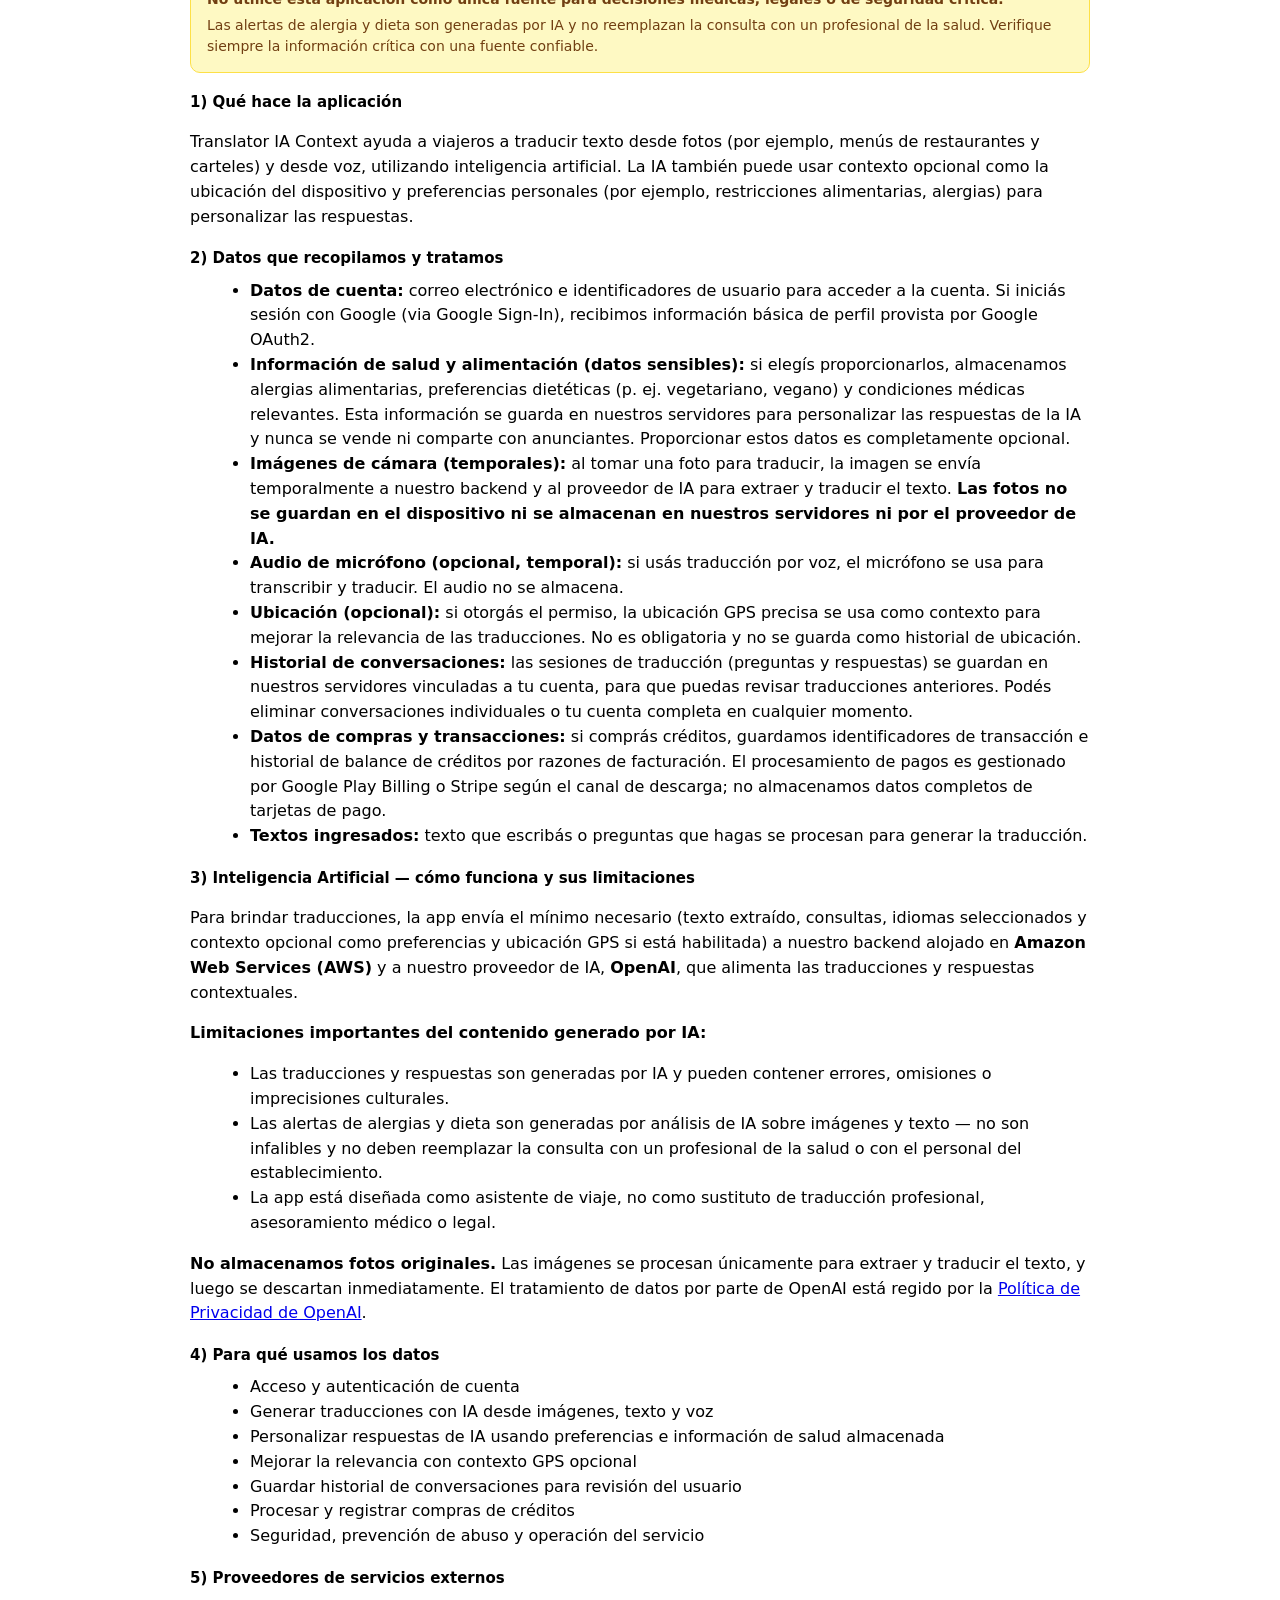
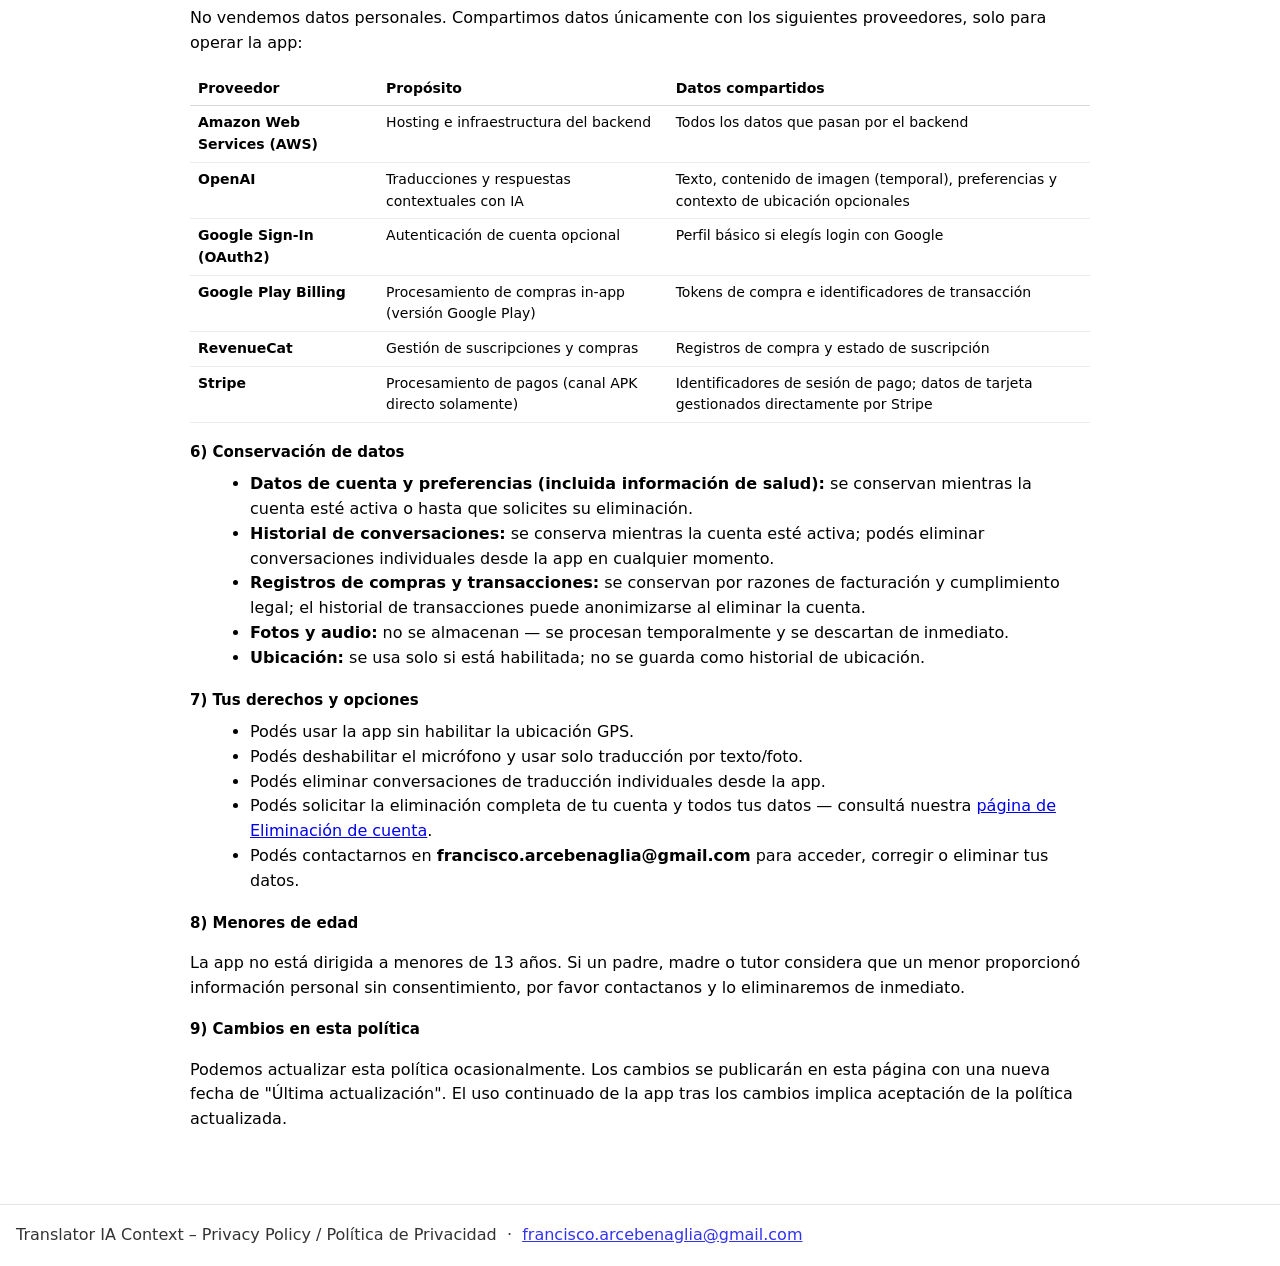
==== commit 5fca6e29: "Improve privacy policy: AI disclaimer, health data, named third parties, conversation/purchase histo" ====
--- a/index.html
+++ b/index.html
@@ -1,197 +1,409 @@
-<!doctype html>
-<html lang="en">
-<head>
-  <meta charset="utf-8" />
-  <meta name="viewport" content="width=device-width, initial-scale=1" />
-  <title>Translator IA Context – Privacy Policy / Política de Privacidad</title>
-  <meta name="robots" content="index,follow" />
-  <style>
-    :root { color-scheme: light dark; }
-    body { font-family: system-ui, -apple-system, Segoe UI, Roboto, Arial, sans-serif; line-height: 1.55; margin: 0; }
-    header { padding: 20px 16px; border-bottom: 1px solid rgba(127,127,127,.25); }
-    main { max-width: 900px; margin: 0 auto; padding: 20px 16px 56px; }
-    nav { display: flex; gap: 10px; flex-wrap: wrap; margin-top: 12px; }
-    a.button { display: inline-block; padding: 8px 12px; border: 1px solid rgba(127,127,127,.35); border-radius: 10px; text-decoration: none; }
-    section { margin-top: 28px; padding-top: 12px; border-top: 1px solid rgba(127,127,127,.18); }
-    h1 { margin: 0; font-size: 22px; }
-    h2 { margin: 0 0 10px; font-size: 18px; }
-    h3 { margin: 18px 0 8px; font-size: 15px; }
-    .muted { opacity: .8; }
-    ul { margin: 8px 0 12px 20px; }
-    footer { border-top: 1px solid rgba(127,127,127,.25); padding: 18px 16px; }
-    .langtag { font-size: 12px; padding: 3px 8px; border: 1px solid rgba(127,127,127,.35); border-radius: 999px; display: inline-block; margin-left: 8px; }
-  </style>
-</head>
-
-<body>
-<header>
-  <h1>Translator IA Context – Privacy Policy / Política de Privacidad</h1>
-  <div class="muted">Last updated / Última actualización: <strong>March 2026</strong></div>
-  <nav>
-    <a class="button" href="#en">English</a>
-    <a class="button" href="#es">Español</a>
-    <a class="button" href="./account-deletion.html">Account deletion / Eliminación de cuenta</a>
-  </nav>
-</header>
-
-<main>
-  <!-- ENGLISH -->
-  <section id="en" lang="en">
-    <h2>Privacy Policy <span class="langtag">EN</span></h2>
-
-    <p>
-      Translator IA Context is developed by <strong>Francisco Arce Benaglia</strong> (Argentina).
-      Privacy contact: <strong>francisco.arcebenaglia@gmail.com</strong>.
-    </p>
-
-    <h3>1) What the app does</h3>
-    <p>
-      Translator IA Context helps travelers translate text from photos (e.g., restaurant menus and street signs) and speech.
-      Translations may use AI and optional context such as device location and user preferences (e.g., dietary restrictions).
-    </p>
-
-    <h3>2) Data we collect and process</h3>
-    <ul>
-      <li><strong>Account data:</strong> email address and user identifiers for account access. If you sign in with Google, we may receive basic profile information as provided by Google OAuth2.</li>
-      <li><strong>User preferences:</strong> preferences you provide (e.g., vegetarian, allergies, restrictions). These are stored on our servers to personalize results across sessions/devices.</li>
-      <li><strong>Camera images (temporary):</strong> when you take a photo for translation, the image is used to extract/translate text. Photos are <strong>not saved</strong> on your device and <strong>not stored</strong> on our servers.</li>
-      <li><strong>Microphone audio (optional, temporary):</strong> if you use voice translation, microphone input is used to transcribe/translate speech. Audio is not stored by the app.</li>
-      <li><strong>Location (optional):</strong> if enabled by you, precise GPS location may be used as context to improve relevance. Location is not required to use the app and is not stored permanently as a location history.</li>
-      <li><strong>Text inputs:</strong> text you type or questions you ask for translation are processed to generate translations.</li>
-    </ul>
-
-    <h3>3) AI and backend processing</h3>
-    <p>
-      To provide translations, the app sends the minimum necessary content (such as extracted text, text queries, selected languages,
-      and optional context like preferences and optional location when enabled) to our backend hosted on <strong>Amazon Web Services (AWS)</strong>
-      and/or to external AI/translation service providers strictly for app functionality.
-    </p>
-    <p>
-      <strong>We do not store original photos.</strong> Images are processed only to extract/translate text and then discarded.
-    </p>
-
-    <h3>4) How we use data</h3>
-    <ul>
-      <li>Account access and user authentication</li>
-      <li>Provide translations from images, text, and speech</li>
-      <li>Personalize translations using stored preferences</li>
-      <li>Optional context-based relevance (when location is enabled)</li>
-      <li>Security, abuse prevention, and service operation</li>
-    </ul>
-
-    <h3>5) Sharing</h3>
-    <p>
-      We do not sell personal data. Data may be shared only with service providers necessary to operate the app
-      (e.g., AWS hosting, Google OAuth2 authentication, and AI/translation providers) solely for providing the service.
-    </p>
-
-    <h3>6) Data retention</h3>
-    <ul>
-      <li><strong>Preferences:</strong> retained while your account is active or until you request deletion.</li>
-      <li><strong>Account data:</strong> retained while your account is active or until deletion is requested.</li>
-      <li><strong>Photos & audio:</strong> not stored (processed temporarily and discarded).</li>
-      <li><strong>Location:</strong> used only when enabled; not stored as a location history.</li>
-    </ul>
-
-    <h3>7) Your choices</h3>
-    <ul>
-      <li>You can use the app without enabling location (GPS).</li>
-      <li>You can disable microphone access and use text/photo translation only.</li>
-      <li>You can request account deletion and removal of stored preferences (see Account Deletion page).</li>
-    </ul>
-
-    <h3>8) Children</h3>
-    <p>
-      The app is not specifically directed to children under 13. If a parent/guardian believes a child provided personal information without consent,
-      please contact us.
-    </p>
-
-    <h3>9) Changes to this policy</h3>
-    <p>
-      We may update this policy from time to time. Updates will be posted on this page with a revised “Last updated” date.
-    </p>
-  </section>
-
-  <!-- SPANISH -->
-  <section id="es" lang="es">
-    <h2>Política de Privacidad <span class="langtag">ES</span></h2>
-
-    <p>
-      Translator IA Context es desarrollada por <strong>Francisco Arce Benaglia</strong> (Argentina).
-      Contacto de privacidad: <strong>francisco.arcebenaglia@gmail.com</strong>.
-    </p>
-
-    <h3>1) Qué hace la aplicación</h3>
-    <p>
-      Translator IA Context ayuda a viajeros a traducir texto desde fotos (por ejemplo, menús y carteles) y desde voz.
-      Las traducciones pueden apoyarse en IA y en contexto opcional como ubicación y preferencias del usuario (por ejemplo, restricciones alimentarias).
-    </p>
-
-    <h3>2) Datos que recopilamos y tratamos</h3>
-    <ul>
-      <li><strong>Datos de cuenta:</strong> correo electrónico e identificadores de usuario para acceder a la cuenta. Si inicias sesión con Google, podemos recibir información básica de perfil provista por Google OAuth2.</li>
-      <li><strong>Preferencias del usuario:</strong> preferencias que brindes (p. ej. vegetariano, alergias, restricciones). Se almacenan en nuestros servidores para personalizar resultados entre sesiones/dispositivos.</li>
-      <li><strong>Imágenes de cámara (temporales):</strong> al tomar una foto para traducir, la imagen se usa para extraer/traducir texto. Las fotos <strong>no se guardan</strong> en el dispositivo ni <strong>se almacenan</strong> en nuestros servidores.</li>
-      <li><strong>Audio de micrófono (opcional, temporal):</strong> si usas traducción por voz, el micrófono se usa para transcribir/traducir. El audio no se almacena.</li>
-      <li><strong>Ubicación (opcional):</strong> si el usuario lo habilita, la ubicación precisa (GPS) puede usarse como contexto para mejorar relevancia. No es obligatoria y no se guarda como historial.</li>
-      <li><strong>Textos ingresados:</strong> texto que escribas o preguntas que hagas para traducir se procesan para generar la traducción.</li>
-    </ul>
-
-    <h3>3) Procesamiento con IA y backend</h3>
-    <p>
-      Para brindar traducciones, la app envía el mínimo necesario (texto extraído, consultas, idiomas seleccionados,
-      y contexto opcional como preferencias y ubicación si está habilitada) a un backend alojado en <strong>Amazon Web Services (AWS)</strong>
-      y/o a proveedores externos de IA/traducción únicamente para funcionamiento de la app.
-    </p>
-    <p>
-      <strong>No almacenamos fotos originales.</strong> Las imágenes se procesan solo para extraer/traducir texto y luego se descartan.
-    </p>
-
-    <h3>4) Para qué usamos los datos</h3>
-    <ul>
-      <li>Acceso y autenticación de cuenta</li>
-      <li>Traducciones desde imágenes, texto y voz</li>
-      <li>Personalización mediante preferencias almacenadas</li>
-      <li>Relevancia contextual (cuando se habilita ubicación)</li>
-      <li>Seguridad y operación del servicio</li>
-    </ul>
-
-    <h3>5) Compartición</h3>
-    <p>
-      No vendemos datos personales. Los datos pueden compartirse únicamente con proveedores necesarios para operar la app
-      (por ejemplo, hosting en AWS, autenticación Google OAuth2 y proveedores de IA/traducción) solo para brindar el servicio.
-    </p>
-
-    <h3>6) Conservación de datos</h3>
-    <ul>
-      <li><strong>Preferencias:</strong> se conservan mientras la cuenta esté activa o hasta solicitar eliminación.</li>
-      <li><strong>Datos de cuenta:</strong> se conservan mientras la cuenta esté activa o hasta solicitar eliminación.</li>
-      <li><strong>Fotos y audio:</strong> no se almacenan (se procesan temporalmente y se descartan).</li>
-      <li><strong>Ubicación:</strong> se usa solo si está habilitada; no se guarda como historial.</li>
-    </ul>
-
-    <h3>7) Opciones del usuario</h3>
-    <ul>
-      <li>Se puede usar la app sin habilitar ubicación (GPS).</li>
-      <li>Se puede deshabilitar micrófono y usar solo traducción por texto/foto.</li>
-      <li>Se puede solicitar eliminación de cuenta y preferencias (ver página de Eliminación de cuenta).</li>
-    </ul>
-
-    <h3>8) Menores de edad</h3>
-    <p>
-      La app no está dirigida específicamente a menores de 13 años. Si un padre/madre o tutor considera que un menor proporcionó información sin consentimiento,
-      puede contactarnos.
-    </p>
-
-    <h3>9) Cambios en esta política</h3>
-    <p>
-      Podemos actualizar esta política ocasionalmente. Los cambios se publicarán en esta página con una nueva “Última actualización”.
-    </p>
-  </section>
-</main>
-
-<footer class="muted">
-  <div>Translator IA Context – Privacy Policy / Política de Privacidad</div>
-</footer>
-</body>
-</html>
+<!doctype html>
+<html lang="en">
+<head>
+  <meta charset="utf-8" />
+  <meta name="viewport" content="width=device-width, initial-scale=1" />
+  <title>Translator IA Context – Privacy Policy / Política de Privacidad</title>
+  <meta name="robots" content="index,follow" />
+  <style>
+    :root { color-scheme: light dark; }
+    body { font-family: system-ui, -apple-system, Segoe UI, Roboto, Arial, sans-serif; line-height: 1.55; margin: 0; }
+    header { padding: 20px 16px; border-bottom: 1px solid rgba(127,127,127,.25); }
+    main { max-width: 900px; margin: 0 auto; padding: 20px 16px 56px; }
+    nav { display: flex; gap: 10px; flex-wrap: wrap; margin-top: 12px; }
+    a.button { display: inline-block; padding: 8px 12px; border: 1px solid rgba(127,127,127,.35); border-radius: 10px; text-decoration: none; }
+    section { margin-top: 28px; padding-top: 12px; border-top: 1px solid rgba(127,127,127,.18); }
+    h1 { margin: 0; font-size: 22px; }
+    h2 { margin: 0 0 10px; font-size: 18px; }
+    h3 { margin: 18px 0 8px; font-size: 15px; }
+    .muted { opacity: .8; }
+    ul { margin: 8px 0 12px 20px; }
+    footer { border-top: 1px solid rgba(127,127,127,.25); padding: 18px 16px; }
+    .langtag { font-size: 12px; padding: 3px 8px; border: 1px solid rgba(127,127,127,.35); border-radius: 999px; display: inline-block; margin-left: 8px; }
+    .ai-notice {
+      background: #fef9c3;
+      border: 1px solid #fde047;
+      border-radius: 10px;
+      padding: 14px 16px;
+      margin: 16px 0;
+      font-size: 14px;
+      color: #713f12;
+    }
+    .ai-notice strong { display: block; margin-bottom: 4px; }
+    @media (prefers-color-scheme: dark) {
+      .ai-notice { background: #292524; border-color: #78350f; color: #fde68a; }
+    }
+    .third-parties-table { width: 100%; border-collapse: collapse; font-size: 14px; margin: 10px 0; }
+    .third-parties-table th { text-align: left; padding: 6px 8px; border-bottom: 1px solid rgba(127,127,127,.3); }
+    .third-parties-table td { padding: 6px 8px; border-bottom: 1px solid rgba(127,127,127,.15); vertical-align: top; }
+  </style>
+</head>
+
+<body>
+<header>
+  <h1>Translator IA Context – Privacy Policy / Política de Privacidad</h1>
+  <div class="muted">Last updated / Última actualización: <strong>April 2026</strong></div>
+  <nav>
+    <a class="button" href="#en">English</a>
+    <a class="button" href="#es">Español</a>
+    <a class="button" href="./account-deletion.html">Account deletion / Eliminación de cuenta</a>
+  </nav>
+</header>
+
+<main>
+
+  <!-- ========== ENGLISH ========== -->
+  <section id="en" lang="en">
+    <h2>Privacy Policy <span class="langtag">EN</span></h2>
+
+    <p>
+      Translator IA Context is developed by <strong>Francisco Arce Benaglia</strong> (Argentina).
+      Privacy contact: <strong>francisco.arcebenaglia@gmail.com</strong>.
+    </p>
+
+    <!-- AI DISCLAIMER -->
+    <div class="ai-notice">
+      <strong>⚠️ Artificial Intelligence Disclaimer</strong>
+      This app uses generative AI to produce translations and contextual responses. AI-generated content
+      may contain errors or inaccuracies. <strong>Do not rely solely on this app for medical, legal, or
+      safety-critical decisions.</strong> Allergy and dietary alerts are AI-generated and do not replace
+      advice from a qualified healthcare professional. Always verify critical information with a trusted source.
+    </div>
+
+    <h3>1) What the app does</h3>
+    <p>
+      Translator IA Context helps travelers translate text from photos (e.g., restaurant menus and street signs)
+      and speech using artificial intelligence. The AI may also use optional context such as your device location
+      and personal preferences (e.g., dietary restrictions, allergies) to personalize responses.
+    </p>
+
+    <h3>2) Data we collect and process</h3>
+    <ul>
+      <li>
+        <strong>Account data:</strong> email address and user identifiers for account access. If you sign in
+        with Google (via Google Sign-In), we receive basic profile information as provided by Google OAuth2.
+      </li>
+      <li>
+        <strong>Health and dietary information (sensitive):</strong> if you choose to provide them, we store
+        food allergies, dietary preferences (e.g., vegetarian, vegan) and medical conditions. This information
+        is stored on our servers to personalize AI responses and is never sold or shared with advertisers.
+        Providing this data is entirely optional.
+      </li>
+      <li>
+        <strong>Camera images (temporary):</strong> when you take a photo for translation, the image is
+        temporarily sent to our backend and to the AI provider for text extraction and translation.
+        <strong>Photos are not saved on your device and not stored on our servers or by our AI provider.</strong>
+      </li>
+      <li>
+        <strong>Microphone audio (optional, temporary):</strong> if you use voice translation, microphone
+        input is transcribed and used to generate a translation. Audio is not stored.
+      </li>
+      <li>
+        <strong>Location (optional):</strong> if you grant permission, precise GPS location is used as context
+        to improve translation relevance. Location is not required to use the app and is not stored as a
+        location history.
+      </li>
+      <li>
+        <strong>Conversation history:</strong> translation sessions (questions asked and responses received)
+        are saved on our servers linked to your account, so you can review past translations. You can delete
+        individual conversations or your full account at any time.
+      </li>
+      <li>
+        <strong>Purchase and transaction data:</strong> if you purchase credits, we store transaction
+        identifiers and credit balance history for billing purposes. Payment processing is handled by
+        Google Play Billing or Stripe (depending on your download channel); we do not store full payment
+        card details.
+      </li>
+      <li>
+        <strong>Text inputs:</strong> text you type or questions you ask are processed to generate translations.
+      </li>
+    </ul>
+
+    <h3>3) Artificial Intelligence — how it works and its limitations</h3>
+    <p>
+      To provide translations, the app sends the minimum necessary content (extracted text, text queries,
+      selected languages, and optional context such as preferences and GPS location when enabled) to our
+      backend hosted on <strong>Amazon Web Services (AWS)</strong> and to our AI provider,
+      <strong>OpenAI</strong>, which powers the translation and contextual responses.
+    </p>
+    <p>
+      <strong>Important limitations of AI-generated content:</strong>
+    </p>
+    <ul>
+      <li>Translations and responses are generated by AI and may contain errors, omissions, or cultural inaccuracies.</li>
+      <li>Allergy and dietary alerts are generated based on AI analysis of images and text — they are not infallible and should not replace consultation with a healthcare professional or the restaurant staff.</li>
+      <li>The app is intended as a travel aid, not as a substitute for professional translation, medical, or legal advice.</li>
+    </ul>
+    <p>
+      <strong>We do not store original photos.</strong> Images are processed only to extract and translate
+      text, then immediately discarded. OpenAI's data processing is governed by
+      <a href="https://openai.com/policies/privacy-policy" target="_blank" rel="noopener">OpenAI's Privacy Policy</a>.
+    </p>
+
+    <h3>4) How we use data</h3>
+    <ul>
+      <li>Account access and user authentication</li>
+      <li>Generate AI translations from images, text, and speech</li>
+      <li>Personalize AI responses using stored preferences and health information</li>
+      <li>Improve translation relevance with optional GPS context</li>
+      <li>Store conversation history for user review</li>
+      <li>Process and record credit purchases</li>
+      <li>Security, abuse prevention, and service operation</li>
+    </ul>
+
+    <h3>5) Third-party service providers</h3>
+    <p>We do not sell personal data. We share data only with the following service providers, solely to operate the app:</p>
+    <table class="third-parties-table">
+      <thead>
+        <tr>
+          <th>Provider</th>
+          <th>Purpose</th>
+          <th>Data shared</th>
+        </tr>
+      </thead>
+      <tbody>
+        <tr>
+          <td><strong>Amazon Web Services (AWS)</strong></td>
+          <td>Backend hosting and infrastructure</td>
+          <td>All data passing through the backend</td>
+        </tr>
+        <tr>
+          <td><strong>OpenAI</strong></td>
+          <td>AI translation and contextual responses</td>
+          <td>Text, image content (temporary), optional preferences and location context</td>
+        </tr>
+        <tr>
+          <td><strong>Google Sign-In (OAuth2)</strong></td>
+          <td>Optional account authentication</td>
+          <td>Basic profile if you choose Google login</td>
+        </tr>
+        <tr>
+          <td><strong>Google Play Billing</strong></td>
+          <td>In-app purchase processing (Google Play version)</td>
+          <td>Purchase tokens and transaction identifiers</td>
+        </tr>
+        <tr>
+          <td><strong>RevenueCat</strong></td>
+          <td>Subscription and purchase management</td>
+          <td>Purchase records and subscription status</td>
+        </tr>
+        <tr>
+          <td><strong>Stripe</strong></td>
+          <td>Payment processing (direct APK channel only)</td>
+          <td>Payment session identifiers; card data handled directly by Stripe</td>
+        </tr>
+      </tbody>
+    </table>
+
+    <h3>6) Data retention</h3>
+    <ul>
+      <li><strong>Account data and preferences (including health data):</strong> retained while your account is active or until you request deletion.</li>
+      <li><strong>Conversation history:</strong> retained while your account is active; you may delete individual conversations at any time from within the app.</li>
+      <li><strong>Purchase and transaction records:</strong> retained for billing and legal compliance purposes; transaction history may be anonymized upon account deletion.</li>
+      <li><strong>Photos and audio:</strong> not stored — processed temporarily and immediately discarded.</li>
+      <li><strong>Location:</strong> used only when enabled; not stored as a location history.</li>
+    </ul>
+
+    <h3>7) Your rights and choices</h3>
+    <ul>
+      <li>You can use the app without enabling GPS location.</li>
+      <li>You can disable microphone access and use text/photo translation only.</li>
+      <li>You can delete individual translation conversations from within the app.</li>
+      <li>You can request full account deletion and removal of all stored personal data — see our <a href="./account-deletion.html">Account Deletion page</a>.</li>
+      <li>You can contact us at <strong>francisco.arcebenaglia@gmail.com</strong> to access, correct, or delete your data.</li>
+    </ul>
+
+    <h3>8) Children</h3>
+    <p>
+      The app is not directed to children under 13. If a parent or guardian believes a child provided personal
+      information without consent, please contact us and we will promptly delete it.
+    </p>
+
+    <h3>9) Changes to this policy</h3>
+    <p>
+      We may update this policy from time to time. Updates will be posted on this page with a revised
+      "Last updated" date. Continued use of the app after changes constitutes acceptance of the updated policy.
+    </p>
+  </section>
+
+  <!-- ========== ESPAÑOL ========== -->
+  <section id="es" lang="es">
+    <h2>Política de Privacidad <span class="langtag">ES</span></h2>
+
+    <p>
+      Translator IA Context es desarrollada por <strong>Francisco Arce Benaglia</strong> (Argentina).
+      Contacto de privacidad: <strong>francisco.arcebenaglia@gmail.com</strong>.
+    </p>
+
+    <!-- AI DISCLAIMER ES -->
+    <div class="ai-notice">
+      <strong>⚠️ Aviso sobre Inteligencia Artificial</strong>
+      Esta aplicación utiliza inteligencia artificial generativa para producir traducciones y respuestas
+      contextuales. El contenido generado por IA puede contener errores o imprecisiones.
+      <strong>No utilice esta aplicación como única fuente para decisiones médicas, legales o de seguridad crítica.</strong>
+      Las alertas de alergia y dieta son generadas por IA y no reemplazan la consulta con un profesional
+      de la salud. Verifique siempre la información crítica con una fuente confiable.
+    </div>
+
+    <h3>1) Qué hace la aplicación</h3>
+    <p>
+      Translator IA Context ayuda a viajeros a traducir texto desde fotos (por ejemplo, menús de restaurantes
+      y carteles) y desde voz, utilizando inteligencia artificial. La IA también puede usar contexto opcional
+      como la ubicación del dispositivo y preferencias personales (por ejemplo, restricciones alimentarias,
+      alergias) para personalizar las respuestas.
+    </p>
+
+    <h3>2) Datos que recopilamos y tratamos</h3>
+    <ul>
+      <li>
+        <strong>Datos de cuenta:</strong> correo electrónico e identificadores de usuario para acceder a la cuenta.
+        Si iniciás sesión con Google (via Google Sign-In), recibimos información básica de perfil provista por Google OAuth2.
+      </li>
+      <li>
+        <strong>Información de salud y alimentación (datos sensibles):</strong> si elegís proporcionarlos, almacenamos
+        alergias alimentarias, preferencias dietéticas (p. ej. vegetariano, vegano) y condiciones médicas relevantes.
+        Esta información se guarda en nuestros servidores para personalizar las respuestas de la IA y nunca se vende
+        ni comparte con anunciantes. Proporcionar estos datos es completamente opcional.
+      </li>
+      <li>
+        <strong>Imágenes de cámara (temporales):</strong> al tomar una foto para traducir, la imagen se envía
+        temporalmente a nuestro backend y al proveedor de IA para extraer y traducir el texto.
+        <strong>Las fotos no se guardan en el dispositivo ni se almacenan en nuestros servidores ni por el proveedor de IA.</strong>
+      </li>
+      <li>
+        <strong>Audio de micrófono (opcional, temporal):</strong> si usás traducción por voz, el micrófono se usa
+        para transcribir y traducir. El audio no se almacena.
+      </li>
+      <li>
+        <strong>Ubicación (opcional):</strong> si otorgás el permiso, la ubicación GPS precisa se usa como contexto
+        para mejorar la relevancia de las traducciones. No es obligatoria y no se guarda como historial de ubicación.
+      </li>
+      <li>
+        <strong>Historial de conversaciones:</strong> las sesiones de traducción (preguntas y respuestas) se guardan
+        en nuestros servidores vinculadas a tu cuenta, para que puedas revisar traducciones anteriores. Podés eliminar
+        conversaciones individuales o tu cuenta completa en cualquier momento.
+      </li>
+      <li>
+        <strong>Datos de compras y transacciones:</strong> si comprás créditos, guardamos identificadores de transacción
+        e historial de balance de créditos por razones de facturación. El procesamiento de pagos es gestionado por
+        Google Play Billing o Stripe según el canal de descarga; no almacenamos datos completos de tarjetas de pago.
+      </li>
+      <li>
+        <strong>Textos ingresados:</strong> texto que escribás o preguntas que hagas se procesan para generar la traducción.
+      </li>
+    </ul>
+
+    <h3>3) Inteligencia Artificial — cómo funciona y sus limitaciones</h3>
+    <p>
+      Para brindar traducciones, la app envía el mínimo necesario (texto extraído, consultas, idiomas seleccionados
+      y contexto opcional como preferencias y ubicación GPS si está habilitada) a nuestro backend alojado en
+      <strong>Amazon Web Services (AWS)</strong> y a nuestro proveedor de IA, <strong>OpenAI</strong>,
+      que alimenta las traducciones y respuestas contextuales.
+    </p>
+    <p><strong>Limitaciones importantes del contenido generado por IA:</strong></p>
+    <ul>
+      <li>Las traducciones y respuestas son generadas por IA y pueden contener errores, omisiones o imprecisiones culturales.</li>
+      <li>Las alertas de alergias y dieta son generadas por análisis de IA sobre imágenes y texto — no son infalibles y no deben reemplazar la consulta con un profesional de la salud o con el personal del establecimiento.</li>
+      <li>La app está diseñada como asistente de viaje, no como sustituto de traducción profesional, asesoramiento médico o legal.</li>
+    </ul>
+    <p>
+      <strong>No almacenamos fotos originales.</strong> Las imágenes se procesan únicamente para extraer y traducir
+      el texto, y luego se descartan inmediatamente. El tratamiento de datos por parte de OpenAI está regido por la
+      <a href="https://openai.com/policies/privacy-policy" target="_blank" rel="noopener">Política de Privacidad de OpenAI</a>.
+    </p>
+
+    <h3>4) Para qué usamos los datos</h3>
+    <ul>
+      <li>Acceso y autenticación de cuenta</li>
+      <li>Generar traducciones con IA desde imágenes, texto y voz</li>
+      <li>Personalizar respuestas de IA usando preferencias e información de salud almacenada</li>
+      <li>Mejorar la relevancia con contexto GPS opcional</li>
+      <li>Guardar historial de conversaciones para revisión del usuario</li>
+      <li>Procesar y registrar compras de créditos</li>
+      <li>Seguridad, prevención de abuso y operación del servicio</li>
+    </ul>
+
+    <h3>5) Proveedores de servicios externos</h3>
+    <p>No vendemos datos personales. Compartimos datos únicamente con los siguientes proveedores, solo para operar la app:</p>
+    <table class="third-parties-table">
+      <thead>
+        <tr>
+          <th>Proveedor</th>
+          <th>Propósito</th>
+          <th>Datos compartidos</th>
+        </tr>
+      </thead>
+      <tbody>
+        <tr>
+          <td><strong>Amazon Web Services (AWS)</strong></td>
+          <td>Hosting e infraestructura del backend</td>
+          <td>Todos los datos que pasan por el backend</td>
+        </tr>
+        <tr>
+          <td><strong>OpenAI</strong></td>
+          <td>Traducciones y respuestas contextuales con IA</td>
+          <td>Texto, contenido de imagen (temporal), preferencias y contexto de ubicación opcionales</td>
+        </tr>
+        <tr>
+          <td><strong>Google Sign-In (OAuth2)</strong></td>
+          <td>Autenticación de cuenta opcional</td>
+          <td>Perfil básico si elegís login con Google</td>
+        </tr>
+        <tr>
+          <td><strong>Google Play Billing</strong></td>
+          <td>Procesamiento de compras in-app (versión Google Play)</td>
+          <td>Tokens de compra e identificadores de transacción</td>
+        </tr>
+        <tr>
+          <td><strong>RevenueCat</strong></td>
+          <td>Gestión de suscripciones y compras</td>
+          <td>Registros de compra y estado de suscripción</td>
+        </tr>
+        <tr>
+          <td><strong>Stripe</strong></td>
+          <td>Procesamiento de pagos (canal APK directo solamente)</td>
+          <td>Identificadores de sesión de pago; datos de tarjeta gestionados directamente por Stripe</td>
+        </tr>
+      </tbody>
+    </table>
+
+    <h3>6) Conservación de datos</h3>
+    <ul>
+      <li><strong>Datos de cuenta y preferencias (incluida información de salud):</strong> se conservan mientras la cuenta esté activa o hasta que solicites su eliminación.</li>
+      <li><strong>Historial de conversaciones:</strong> se conserva mientras la cuenta esté activa; podés eliminar conversaciones individuales desde la app en cualquier momento.</li>
+      <li><strong>Registros de compras y transacciones:</strong> se conservan por razones de facturación y cumplimiento legal; el historial de transacciones puede anonimizarse al eliminar la cuenta.</li>
+      <li><strong>Fotos y audio:</strong> no se almacenan — se procesan temporalmente y se descartan de inmediato.</li>
+      <li><strong>Ubicación:</strong> se usa solo si está habilitada; no se guarda como historial de ubicación.</li>
+    </ul>
+
+    <h3>7) Tus derechos y opciones</h3>
+    <ul>
+      <li>Podés usar la app sin habilitar la ubicación GPS.</li>
+      <li>Podés deshabilitar el micrófono y usar solo traducción por texto/foto.</li>
+      <li>Podés eliminar conversaciones de traducción individuales desde la app.</li>
+      <li>Podés solicitar la eliminación completa de tu cuenta y todos tus datos — consultá nuestra <a href="./account-deletion.html">página de Eliminación de cuenta</a>.</li>
+      <li>Podés contactarnos en <strong>francisco.arcebenaglia@gmail.com</strong> para acceder, corregir o eliminar tus datos.</li>
+    </ul>
+
+    <h3>8) Menores de edad</h3>
+    <p>
+      La app no está dirigida a menores de 13 años. Si un padre, madre o tutor considera que un menor proporcionó
+      información personal sin consentimiento, por favor contactanos y lo eliminaremos de inmediato.
+    </p>
+
+    <h3>9) Cambios en esta política</h3>
+    <p>
+      Podemos actualizar esta política ocasionalmente. Los cambios se publicarán en esta página con una nueva fecha
+      de "Última actualización". El uso continuado de la app tras los cambios implica aceptación de la política actualizada.
+    </p>
+  </section>
+
+</main>
+
+<footer class="muted">
+  <div>Translator IA Context – Privacy Policy / Política de Privacidad &nbsp;·&nbsp;
+    <a href="mailto:francisco.arcebenaglia@gmail.com">francisco.arcebenaglia@gmail.com</a>
+  </div>
+</footer>
+</body>
+</html>
